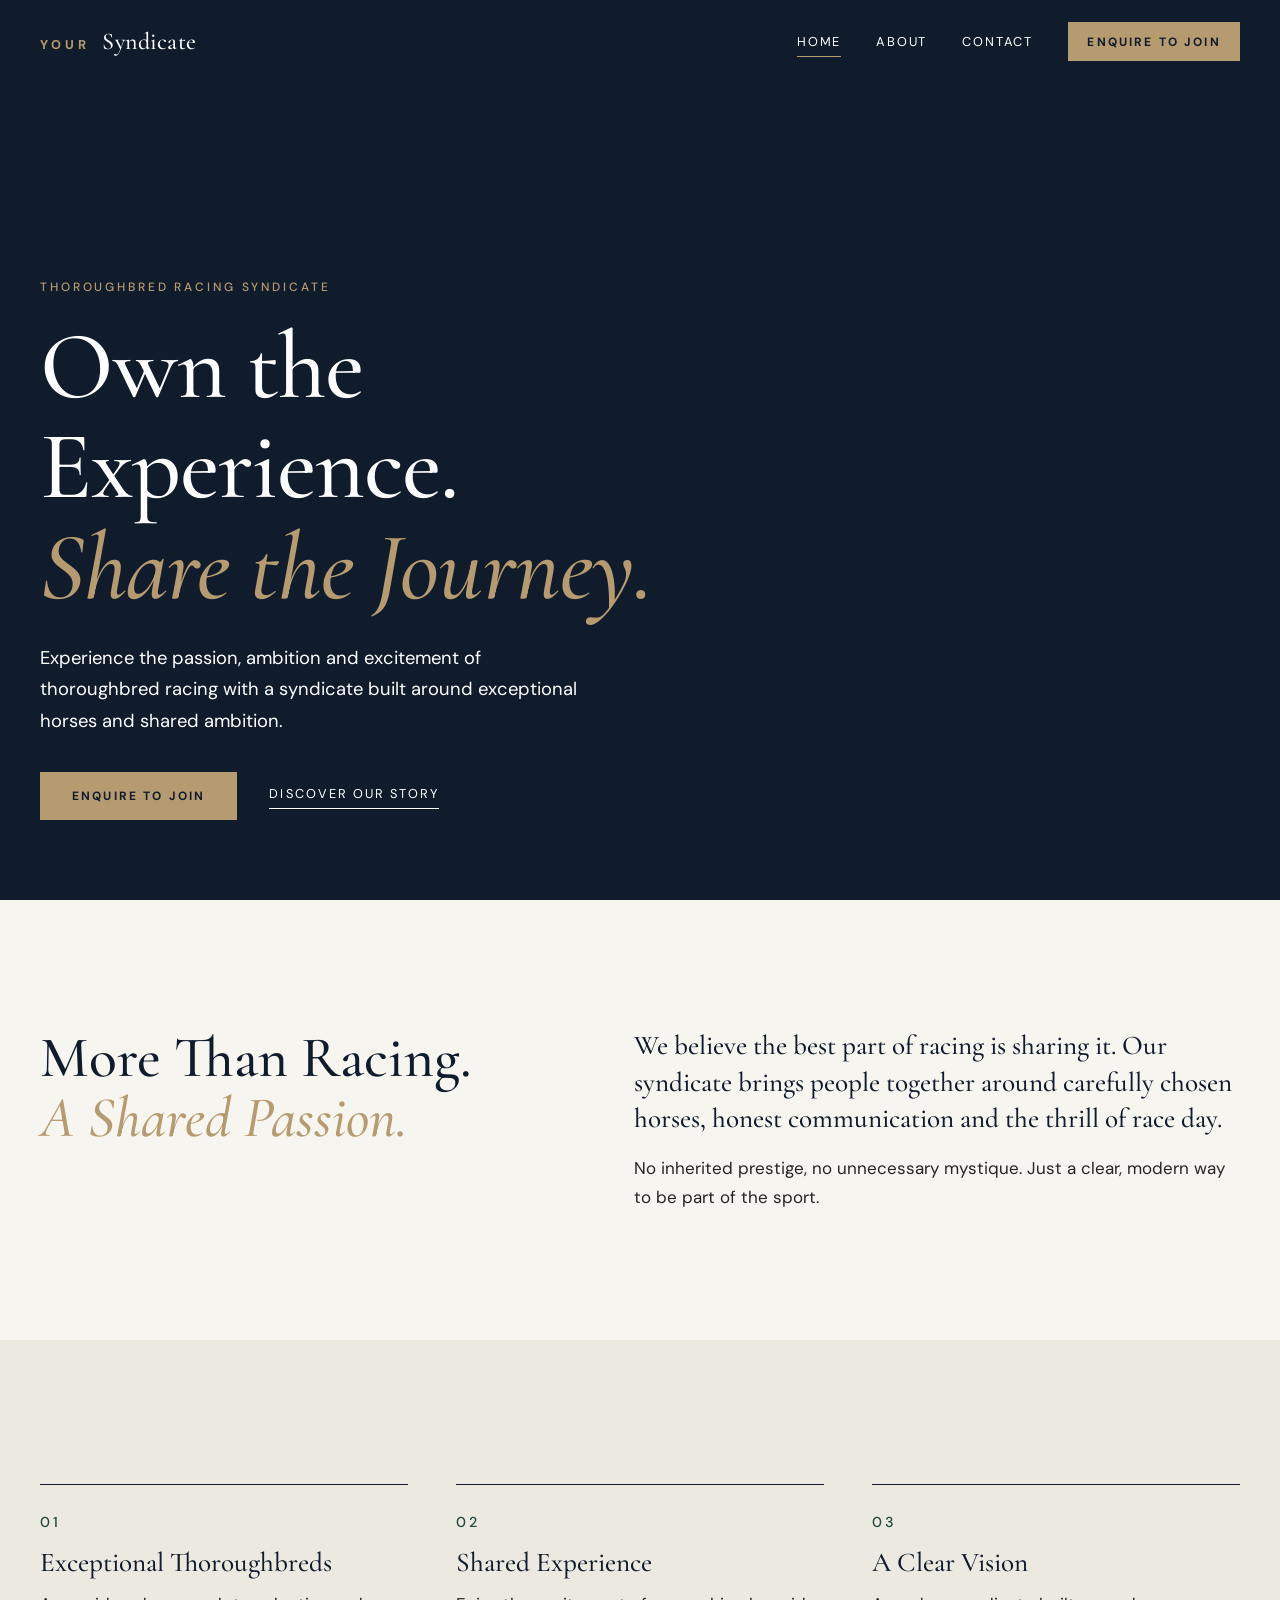
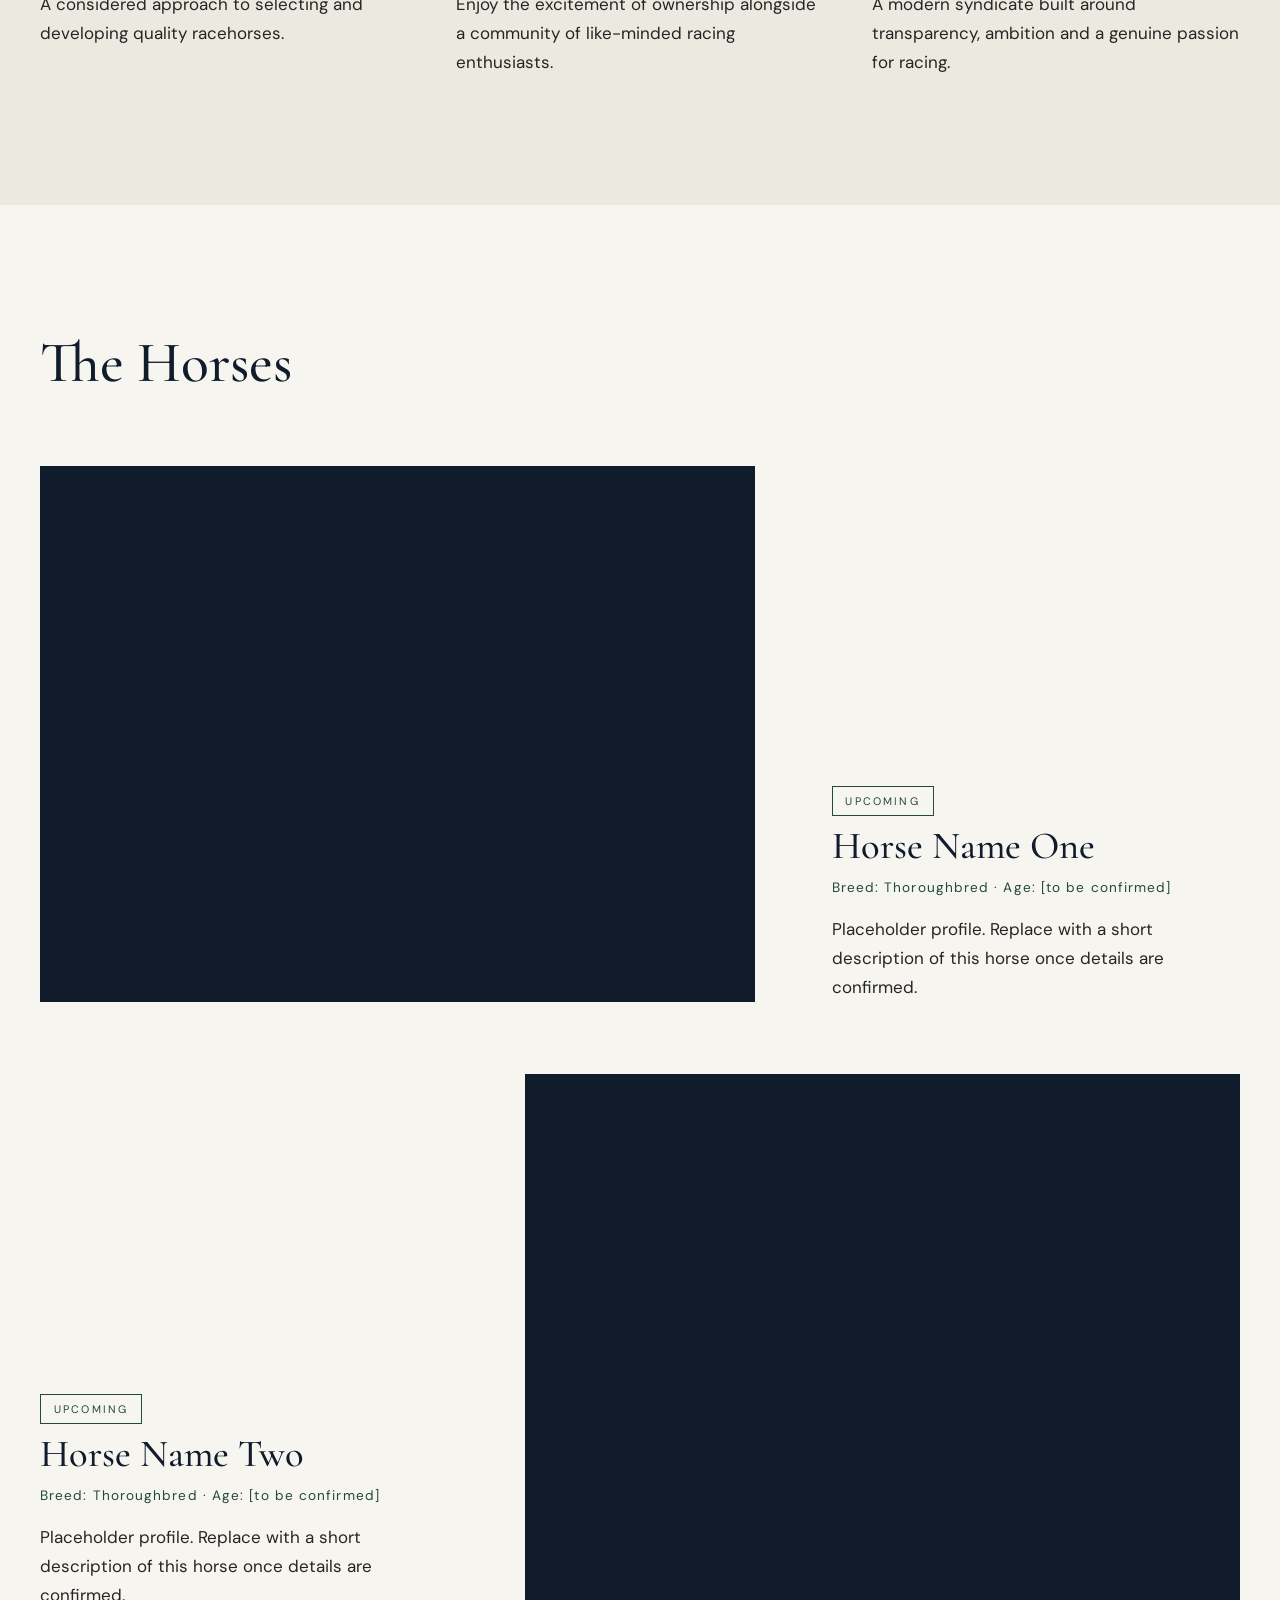
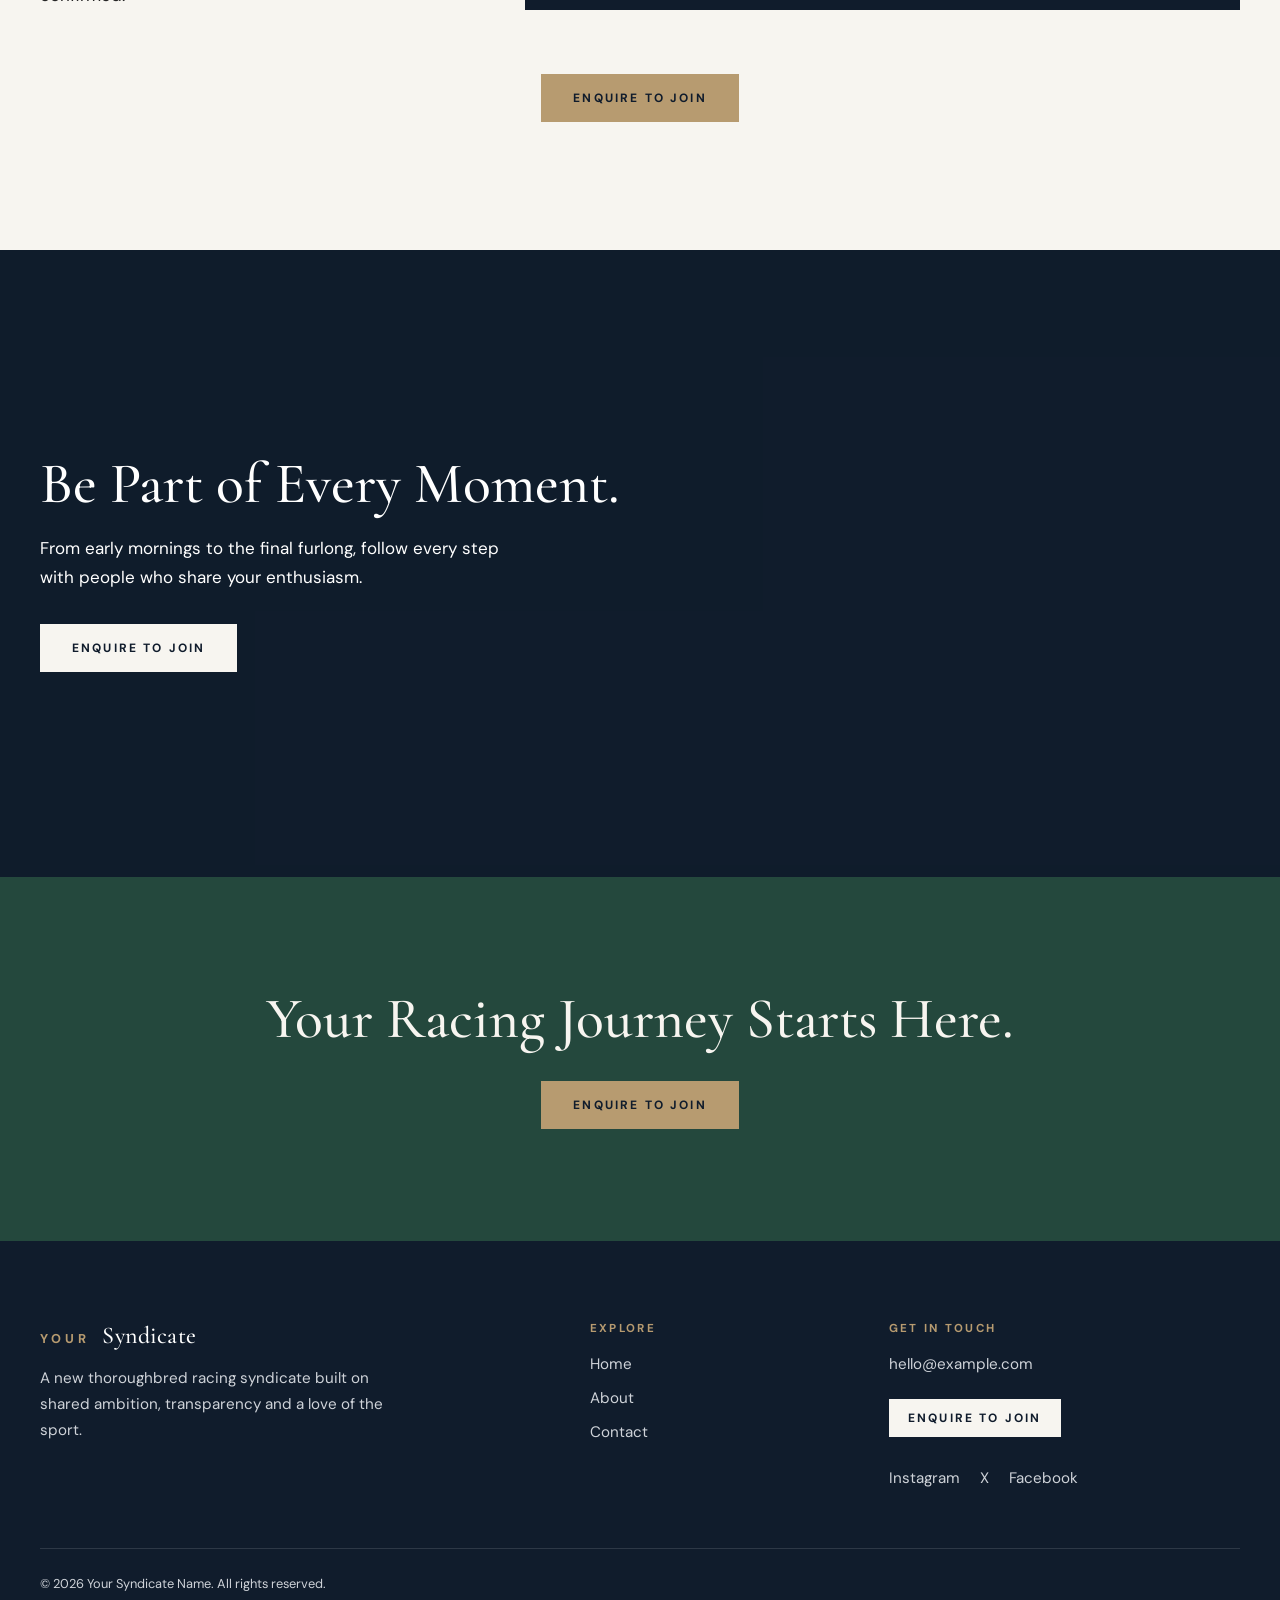
==== index.html @ 6bbbff91 "Initial website upload" ====
<!DOCTYPE html>
<html lang="en-GB"><head><meta charset="utf-8"><meta name="viewport" content="width=device-width,initial-scale=1">
<title>Premium Thoroughbred Racing Syndicate | Your Syndicate Name</title><meta name="description" content="Share in the passion and excitement of thoroughbred racing with a modern syndicate built around exceptional horses.">
<link rel="canonical" href="https://www.example.com/index.html">
<meta property="og:type" content="website"><meta property="og:title" content="Premium Thoroughbred Racing Syndicate | Your Syndicate Name"><meta property="og:description" content="Share in the passion and excitement of thoroughbred racing with a modern syndicate built around exceptional horses."><meta property="og:image" content="https://www.example.com/assets/images/hero-gallop.jpg"><meta property="og:url" content="https://www.example.com/index.html">
<link rel="icon" href="assets/icons/favicon.svg" type="image/svg+xml">
<link rel="preconnect" href="https://fonts.googleapis.com"><link rel="preconnect" href="https://fonts.gstatic.com" crossorigin>
<link href="https://fonts.googleapis.com/css2?family=Cormorant+Garamond:ital,wght@0,400;0,500;0,600;1,400&family=DM+Sans:wght@400;500;700&display=swap" rel="stylesheet">
<link rel="stylesheet" href="css/style.css"><link rel="stylesheet" href="css/responsive.css"></head><body>
<a class="skip" href="#main">Skip to content</a><header class="site-header" id="header"><div class="wrap bar">
<a class="logo" href="index.html" aria-label="Your Syndicate Name – home"><span>YOUR</span> Syndicate</a>
<button class="burger" id="burger" aria-expanded="false" aria-controls="nav" aria-label="Menu"><i></i><i></i></button>
<nav id="nav" aria-label="Main"><a href="index.html" aria-current="page">Home</a><a href="about.html">About</a><a href="contact.html">Contact</a>
<a class="btn btn-sm" href="contact.html#enquiry">Enquire to Join</a></nav></div></header>
<main id="main"><section class="hero"><figure class="ph bg"><img src="assets/images/hero-gallop.jpg" alt="Thoroughbreds galloping on a racecourse" width="1920" height="1080" onerror="this.remove()"></figure>
<div class="wrap"><div class="hero-copy"><p class="eyebrow">Thoroughbred Racing Syndicate</p><h1>Own the Experience.<br><em>Share the Journey.</em></h1>
<p class="lead">Experience the passion, ambition and excitement of thoroughbred racing with a syndicate built around exceptional horses and shared ambition.</p>
<div class="actions"><a class="btn" href="contact.html#enquiry">Enquire to Join</a><a class="link" href="about.html">Discover our story</a></div></div></div></section>
<section class="section"><div class="wrap split"><h2 class="reveal">More Than Racing.<br><em>A Shared Passion.</em></h2>
<div class="reveal"><p class="big">We believe the best part of racing is sharing it. Our syndicate brings people together around carefully chosen horses, honest communication and the thrill of race day.</p>
<p>No inherited prestige, no unnecessary mystique. Just a clear, modern way to be part of the sport.</p></div></div></section>
<section class="section tint"><div class="wrap"><ol class="features">
<li class="reveal"><b>01</b><h3>Exceptional Thoroughbreds</h3><p>A considered approach to selecting and developing quality racehorses.</p></li>
<li class="reveal"><b>02</b><h3>Shared Experience</h3><p>Enjoy the excitement of ownership alongside a community of like-minded racing enthusiasts.</p></li>
<li class="reveal"><b>03</b><h3>A Clear Vision</h3><p>A modern syndicate built around transparency, ambition and a genuine passion for racing.</p></li></ol></div></section>
<section class="section"><div class="wrap"><h2 class="reveal">The Horses</h2><article class="horse reveal"><figure class="ph"><img src="assets/images/horse-portrait.jpg" alt="Close-up portrait of a thoroughbred racehorse" width="1200" height="900" loading="lazy" onerror="this.remove()"></figure><div><span class="badge">Upcoming</span>
<h3>Horse Name One</h3><p class="meta">Breed: Thoroughbred &middot; Age: [to be confirmed]</p><p>Placeholder profile. Replace with a short description of this horse once details are confirmed.</p></div></article><article class="horse rev reveal"><figure class="ph"><img src="assets/images/horse-stable.jpg" alt="Thoroughbred in a stable" width="1200" height="900" loading="lazy" onerror="this.remove()"></figure><div><span class="badge">Upcoming</span>
<h3>Horse Name Two</h3><p class="meta">Breed: Thoroughbred &middot; Age: [to be confirmed]</p><p>Placeholder profile. Replace with a short description of this horse once details are confirmed.</p></div></article>
<p class="center reveal"><a class="btn" href="contact.html#enquiry">Enquire to Join</a></p></div></section>
<section class="statement"><figure class="ph bg"><img src="assets/images/racecourse-atmosphere.jpg" alt="Racecourse atmosphere on race day" width="1920" height="1080" loading="lazy" onerror="this.remove()"></figure><div class="wrap reveal"><h2>Be Part of Every Moment.</h2>
<p>From early mornings to the final furlong, follow every step with people who share your enthusiasm.</p><a class="btn btn-light" href="contact.html#enquiry">Enquire to Join</a></div></section>
<section class="cta reveal"><div class="wrap"><h2>Your Racing Journey Starts Here.</h2><a class="btn" href="contact.html#enquiry">Enquire to Join</a></div></section></main><footer class="footer"><div class="wrap fgrid"><div><a class="logo" href="index.html"><span>YOUR</span> Syndicate</a>
<p>A new thoroughbred racing syndicate built on shared ambition, transparency and a love of the sport.</p></div>
<div><h3>Explore</h3><a href="index.html">Home</a><a href="about.html">About</a><a href="contact.html">Contact</a></div>
<div><h3>Get in touch</h3><a href="mailto:hello@example.com">hello@example.com</a><a class="btn btn-sm btn-light" href="contact.html#enquiry">Enquire to Join</a>
<p class="soc"><a href="#" aria-label="Instagram">Instagram</a> <a href="#" aria-label="X">X</a> <a href="#" aria-label="Facebook">Facebook</a></p></div></div>
<div class="wrap legal">&copy; <span id="year">2026</span> Your Syndicate Name. All rights reserved.</div></footer>
<script src="js/main.js"></script></body></html>
---- css/style.css ----
:root{--navy:#101C2C;--ivory:#F7F5F0;--green:#24483D;--stone:#D8D4CB;--char:#252525;--gold:#B79B70;--serif:"Cormorant Garamond",Georgia,serif;--sans:"DM Sans",system-ui,sans-serif}
*{box-sizing:border-box;margin:0}html{scroll-behavior:smooth}
body{font:400 1.0625rem/1.7 var(--sans);color:var(--char);background:var(--ivory);overflow-x:hidden}
img{display:block;max-width:100%;height:100%;width:100%;object-fit:cover}a{color:inherit}
.skip{position:absolute;left:-999px}.skip:focus{left:8px;top:8px;background:#fff;padding:8px;z-index:99}
.wrap{width:min(1200px,100% - 3rem);margin-inline:auto}
h1,h2,h3{font-family:var(--serif);font-weight:500;line-height:1.05;color:var(--navy)}
h1{font-size:clamp(2.8rem,7.5vw,6rem);letter-spacing:-.01em}h2{font-size:clamp(2.1rem,4.5vw,3.6rem)}h3{font-size:1.7rem}em{font-style:italic;color:var(--gold)}
.eyebrow{font-size:.75rem;letter-spacing:.24em;text-transform:uppercase;color:var(--gold);margin-bottom:1.2rem;font-weight:500}.eyebrow.dark{color:var(--green)}
.lead{font-size:1.15rem;max-width:34rem;margin-top:1.5rem}.big{font:500 1.7rem/1.35 var(--serif);color:var(--navy);margin-bottom:1rem}
.btn{display:inline-block;background:var(--gold);color:var(--navy);padding:1rem 2rem;font:700 .75rem var(--sans);letter-spacing:.18em;text-transform:uppercase;text-decoration:none;border:0;cursor:pointer;transition:background .3s,color .3s;min-height:48px}
.btn:hover,.btn:focus-visible{background:var(--navy);color:var(--ivory)}.btn-light{background:var(--ivory)}.btn-light:hover{background:var(--gold);color:var(--navy)}.btn-sm{padding:.7rem 1.2rem;min-height:0}
.link{font-size:.8rem;letter-spacing:.16em;text-transform:uppercase;text-decoration:none;border-bottom:1px solid currentColor;padding-bottom:3px}
.site-header{position:fixed;inset:0 0 auto;z-index:20;color:#fff;transition:background .4s,padding .4s;padding:1.4rem 0}
.site-header.scrolled{background:var(--navy);padding:.7rem 0}
.bar{display:flex;align-items:center;justify-content:space-between}
.logo{font:500 1.5rem var(--serif);text-decoration:none;letter-spacing:.02em}.logo span{letter-spacing:.3em;font:700 .8rem var(--sans);margin-right:.4rem;color:var(--gold)}
nav{display:flex;align-items:center;gap:2.2rem}nav>a:not(.btn){font-size:.8rem;letter-spacing:.14em;text-transform:uppercase;text-decoration:none;position:relative;padding:.3rem 0}
nav>a:not(.btn)::after{content:"";position:absolute;left:0;bottom:0;height:1px;width:100%;background:var(--gold);transform:scaleX(0);transform-origin:left;transition:transform .3s}
nav>a:hover::after,nav>a[aria-current]::after{transform:scaleX(1)}.burger{display:none}
.ph{background:var(--navy);overflow:hidden}.ph.bg{position:absolute;inset:0}
.hero{position:relative;min-height:100svh;display:flex;align-items:flex-end;color:#fff;padding:9rem 0 5rem}.hero-sm{min-height:70svh}
.hero::before{content:"";position:absolute;inset:0;z-index:1;background:linear-gradient(90deg,rgba(16,28,44,.88),rgba(16,28,44,.25) 70%),linear-gradient(0deg,rgba(16,28,44,.6),transparent 50%)}
.hero .wrap{position:relative;z-index:2}.hero h1{color:#fff}.hero-copy{max-width:46rem}.actions{display:flex;flex-wrap:wrap;align-items:center;gap:2rem;margin-top:2.2rem}
.section{padding:clamp(4.5rem,10vw,8rem) 0}.tint{background:#ECE9E1}.page-top{padding-top:9rem}.center{text-align:center;margin-top:4rem}
.split{display:grid;grid-template-columns:5fr 6fr;gap:clamp(2rem,7vw,7rem);align-items:start}.split p+p{margin-top:1rem}
.features{list-style:none;padding:0;display:grid;grid-template-columns:repeat(3,1fr);gap:3rem;margin-top:1rem}
.features li{border-top:1px solid var(--navy);padding-top:1.4rem}.features b{font:500 .9rem var(--sans);color:var(--green);letter-spacing:.2em}.features h3{margin:.8rem 0}
.list{list-style:none;padding:0;font:500 1.6rem/1.2 var(--serif)}.list li{padding:1rem 0;border-bottom:1px solid var(--stone);color:var(--navy)}
.horse{display:grid;grid-template-columns:7fr 4fr;gap:clamp(2rem,6vw,6rem);align-items:end;margin-top:4.5rem}.horse.rev{grid-template-columns:4fr 7fr}.horse.rev .ph{order:2}
.horse .ph{aspect-ratio:4/3}.horse h3{font-size:2.4rem;margin:.6rem 0}.meta{font-size:.85rem;letter-spacing:.08em;color:var(--green);margin-bottom:1rem}
.badge{display:inline-block;border:1px solid var(--green);color:var(--green);font-size:.68rem;letter-spacing:.2em;text-transform:uppercase;padding:.3rem .8rem}
.statement{position:relative;color:#fff;padding:clamp(7rem,16vw,13rem) 0;overflow:hidden;background:var(--navy)}.statement::before{content:"";position:absolute;inset:0;background:rgba(16,28,44,.72);z-index:1}
.statement .wrap{position:relative;z-index:2;max-width:46rem;margin-left:max(1.5rem,(100% - 1200px)/2)}.statement h2{color:#fff;margin-bottom:1.2rem}.statement p{margin-bottom:2rem;max-width:30rem}
.cta{background:var(--green);text-align:center;padding:clamp(4.5rem,9vw,7rem) 0}.cta h2{color:var(--ivory);margin-bottom:2rem}
.footer{background:var(--navy);color:#cfd3d9;padding:5rem 0 2rem;font-size:.95rem}.footer .logo{color:#fff}.fgrid{display:grid;grid-template-columns:2fr 1fr 1.4fr;gap:3rem}
.footer h3{font:700 .72rem var(--sans);letter-spacing:.2em;text-transform:uppercase;color:var(--gold);margin-bottom:1rem}.fgrid a{display:block;text-decoration:none;margin-bottom:.5rem}.fgrid a:hover{color:#fff}
.fgrid .btn{display:inline-block;margin:.8rem 0}.fgrid p{margin-top:1rem;max-width:22rem}.soc a{display:inline;margin-right:1rem}.legal{margin-top:3.5rem;padding-top:1.5rem;border-top:1px solid rgba(255,255,255,.12);font-size:.8rem}
.field{margin-bottom:1.6rem}label{display:block;font-size:.75rem;letter-spacing:.14em;text-transform:uppercase;margin-bottom:.4rem}label span{color:var(--gold)}
input{width:100%;font:inherit;padding:.9rem 0;background:transparent;border:0;border-bottom:1px solid var(--navy);border-radius:0;color:var(--char)}input:focus{outline:0;border-bottom:2px solid var(--green)}
input[aria-invalid=true]{border-color:#9b2c2c}.err{color:#9b2c2c;font-size:.85rem;min-height:1.2rem}.hp{position:absolute;left:-9999px}
.status{margin-top:1.2rem;font-weight:500}.status.ok{color:var(--green);font:500 1.5rem var(--serif)}.status.bad{color:#9b2c2c}.privacy{font-size:.8rem;margin-top:1.2rem;color:#5a5a5a}
.btn[disabled]{opacity:.6;cursor:wait}
.reveal{opacity:0;transform:translateY(24px);transition:opacity .9s ease,transform .9s ease}.reveal.in{opacity:1;transform:none}
:focus-visible{outline:2px solid var(--gold);outline-offset:3px}
@media(prefers-reduced-motion:reduce){html{scroll-behavior:auto}*{transition:none!important}.reveal{opacity:1;transform:none}}
---- css/responsive.css ----
@media(max-width:900px){
.split,.horse,.horse.rev,.fgrid{grid-template-columns:1fr}.horse.rev .ph{order:0}.features{grid-template-columns:1fr;gap:2rem}
.burger{display:block;background:none;border:0;width:44px;height:44px;cursor:pointer;position:relative;z-index:30}
.burger i{position:absolute;left:10px;right:10px;height:2px;background:#fff;transition:transform .3s}.burger i:first-child{top:17px}.burger i:last-child{top:25px}
.burger[aria-expanded=true] i:first-child{transform:translateY(4px) rotate(45deg)}.burger[aria-expanded=true] i:last-child{transform:translateY(-4px) rotate(-45deg)}
nav{position:fixed;inset:0 0 0 auto;width:min(80vw,320px);background:var(--navy);flex-direction:column;align-items:flex-start;justify-content:center;padding:2rem;gap:1.6rem;transform:translateX(100%);transition:transform .4s,visibility .4s;visibility:hidden}
nav.open{transform:none;visibility:visible}nav>a:not(.btn){font-size:1rem}
.hero{padding-bottom:3.5rem}.hero::before{background:linear-gradient(0deg,rgba(16,28,44,.9),rgba(16,28,44,.35))}.statement .wrap{margin-inline:auto}}
@media(max-width:480px){.wrap{width:calc(100% - 2.4rem)}.actions{gap:1.2rem}.hero .btn,.cta .btn,.statement .btn,#submit{width:100%;text-align:center}.big{font-size:1.4rem}.site-header .logo span{display:none}}
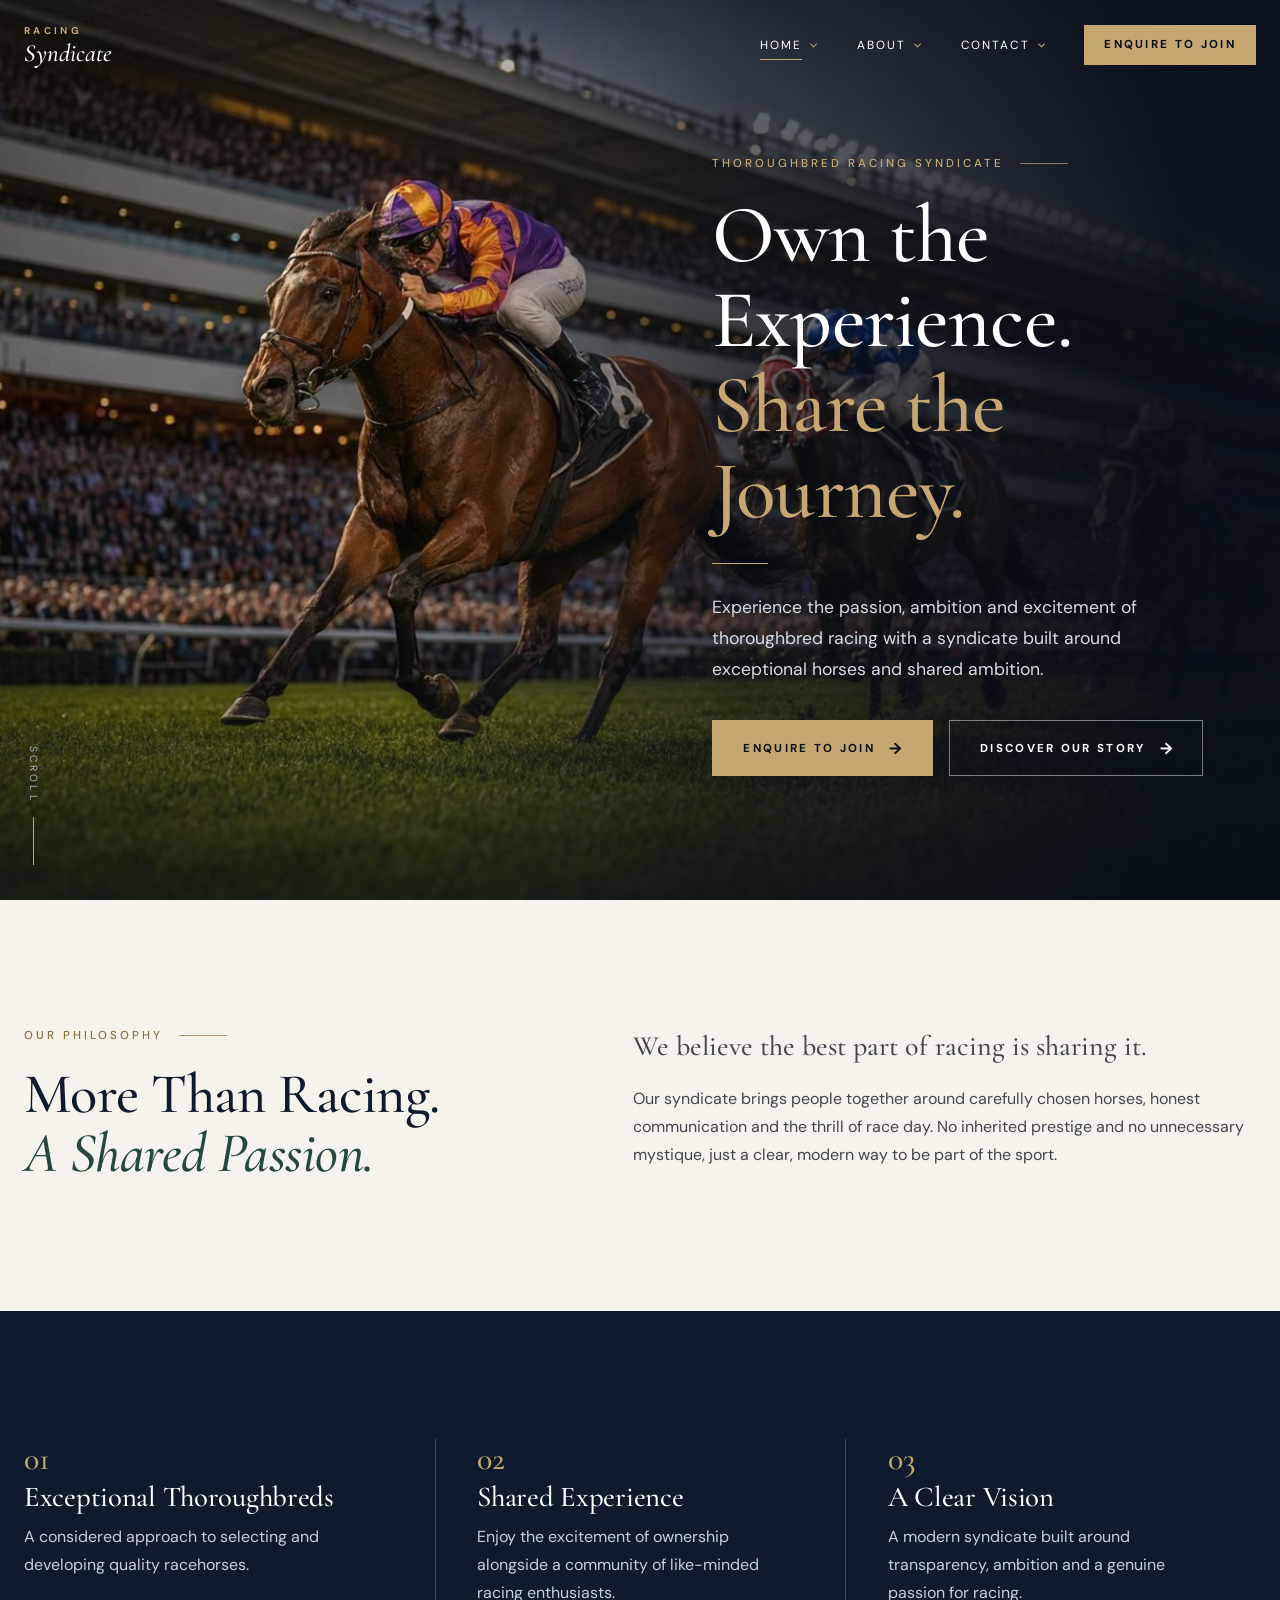
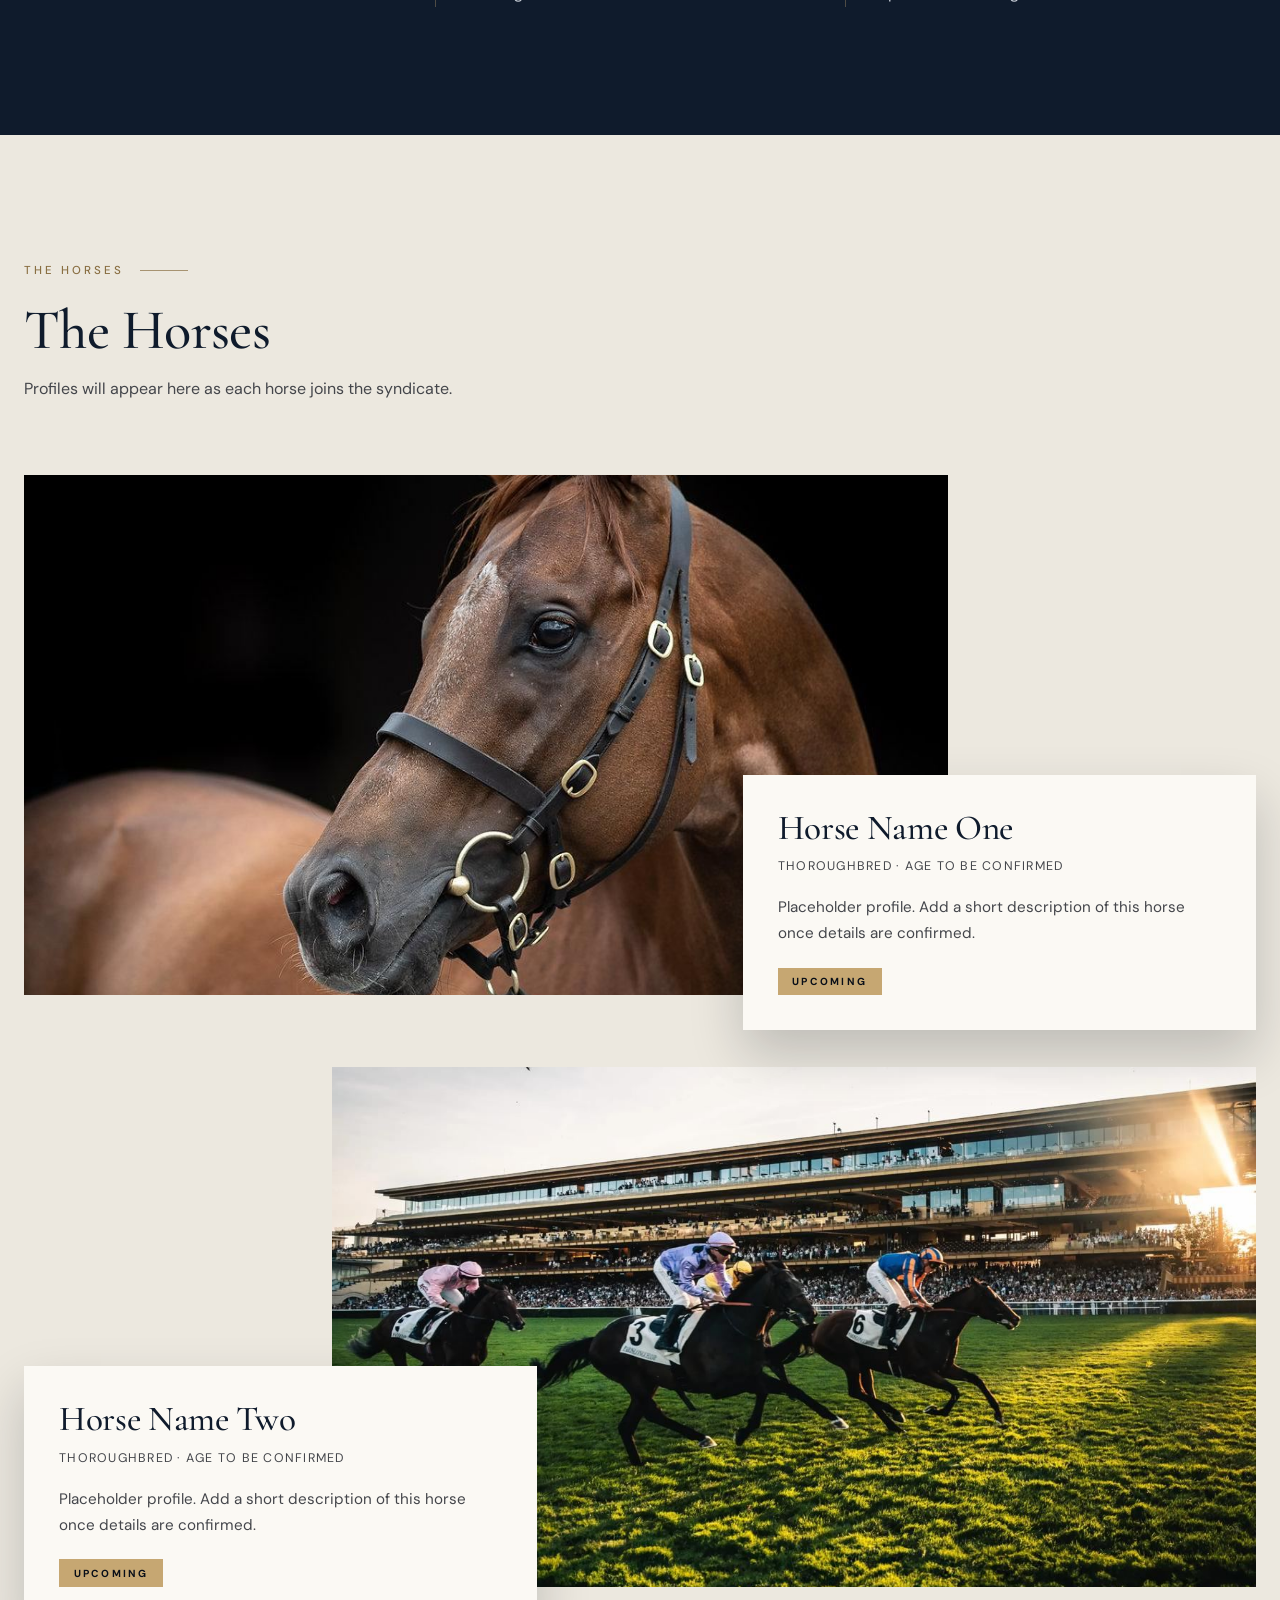
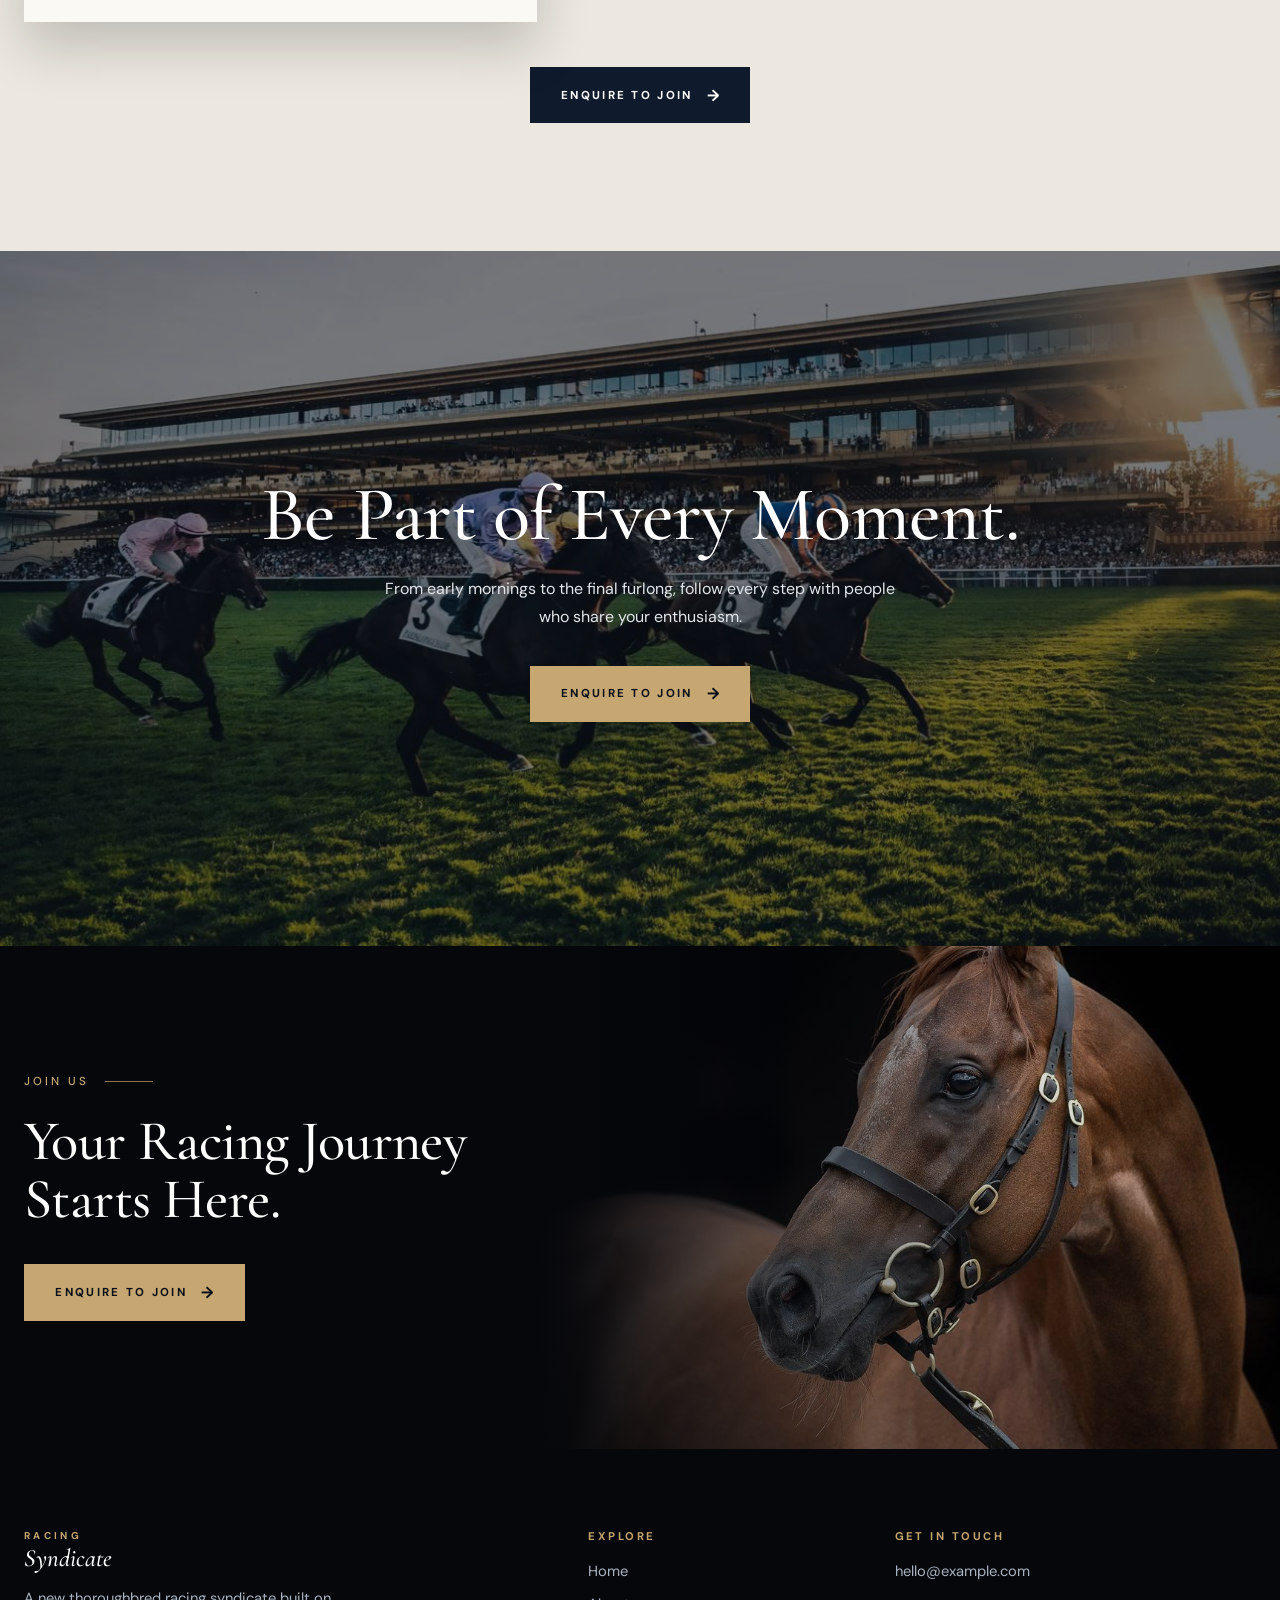
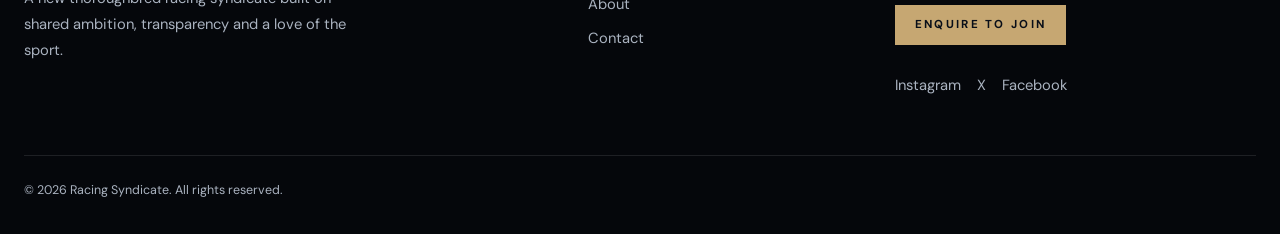
==== commit 17efd275: "Replace with Racing Syndicate website" ====
--- a/index.html
+++ b/index.html
@@ -1,38 +1,42 @@
-<!DOCTYPE html>
-<html lang="en-GB"><head><meta charset="utf-8"><meta name="viewport" content="width=device-width,initial-scale=1">
-<title>Premium Thoroughbred Racing Syndicate | Your Syndicate Name</title><meta name="description" content="Share in the passion and excitement of thoroughbred racing with a modern syndicate built around exceptional horses.">
-<link rel="canonical" href="https://www.example.com/index.html">
-<meta property="og:type" content="website"><meta property="og:title" content="Premium Thoroughbred Racing Syndicate | Your Syndicate Name"><meta property="og:description" content="Share in the passion and excitement of thoroughbred racing with a modern syndicate built around exceptional horses."><meta property="og:image" content="https://www.example.com/assets/images/hero-gallop.jpg"><meta property="og:url" content="https://www.example.com/index.html">
-<link rel="icon" href="assets/icons/favicon.svg" type="image/svg+xml">
+<!DOCTYPE html><html lang="en-GB"><head><meta charset="utf-8"><meta name="viewport" content="width=device-width, initial-scale=1, viewport-fit=cover"><title>Premium Thoroughbred Racing Syndicate</title>
+<meta name="description" content="Share in the passion and excitement of thoroughbred racing with a modern syndicate.">
 <link rel="preconnect" href="https://fonts.googleapis.com"><link rel="preconnect" href="https://fonts.gstatic.com" crossorigin>
 <link href="https://fonts.googleapis.com/css2?family=Cormorant+Garamond:ital,wght@0,400;0,500;0,600;1,400&family=DM+Sans:wght@400;500;700&display=swap" rel="stylesheet">
-<link rel="stylesheet" href="css/style.css"><link rel="stylesheet" href="css/responsive.css"></head><body>
-<a class="skip" href="#main">Skip to content</a><header class="site-header" id="header"><div class="wrap bar">
-<a class="logo" href="index.html" aria-label="Your Syndicate Name – home"><span>YOUR</span> Syndicate</a>
-<button class="burger" id="burger" aria-expanded="false" aria-controls="nav" aria-label="Menu"><i></i><i></i></button>
-<nav id="nav" aria-label="Main"><a href="index.html" aria-current="page">Home</a><a href="about.html">About</a><a href="contact.html">Contact</a>
-<a class="btn btn-sm" href="contact.html#enquiry">Enquire to Join</a></nav></div></header>
-<main id="main"><section class="hero"><figure class="ph bg"><img src="assets/images/hero-gallop.jpg" alt="Thoroughbreds galloping on a racecourse" width="1920" height="1080" onerror="this.remove()"></figure>
-<div class="wrap"><div class="hero-copy"><p class="eyebrow">Thoroughbred Racing Syndicate</p><h1>Own the Experience.<br><em>Share the Journey.</em></h1>
-<p class="lead">Experience the passion, ambition and excitement of thoroughbred racing with a syndicate built around exceptional horses and shared ambition.</p>
-<div class="actions"><a class="btn" href="contact.html#enquiry">Enquire to Join</a><a class="link" href="about.html">Discover our story</a></div></div></div></section>
-<section class="section"><div class="wrap split"><h2 class="reveal">More Than Racing.<br><em>A Shared Passion.</em></h2>
-<div class="reveal"><p class="big">We believe the best part of racing is sharing it. Our syndicate brings people together around carefully chosen horses, honest communication and the thrill of race day.</p>
-<p>No inherited prestige, no unnecessary mystique. Just a clear, modern way to be part of the sport.</p></div></div></section>
-<section class="section tint"><div class="wrap"><ol class="features">
-<li class="reveal"><b>01</b><h3>Exceptional Thoroughbreds</h3><p>A considered approach to selecting and developing quality racehorses.</p></li>
-<li class="reveal"><b>02</b><h3>Shared Experience</h3><p>Enjoy the excitement of ownership alongside a community of like-minded racing enthusiasts.</p></li>
-<li class="reveal"><b>03</b><h3>A Clear Vision</h3><p>A modern syndicate built around transparency, ambition and a genuine passion for racing.</p></li></ol></div></section>
-<section class="section"><div class="wrap"><h2 class="reveal">The Horses</h2><article class="horse reveal"><figure class="ph"><img src="assets/images/horse-portrait.jpg" alt="Close-up portrait of a thoroughbred racehorse" width="1200" height="900" loading="lazy" onerror="this.remove()"></figure><div><span class="badge">Upcoming</span>
-<h3>Horse Name One</h3><p class="meta">Breed: Thoroughbred &middot; Age: [to be confirmed]</p><p>Placeholder profile. Replace with a short description of this horse once details are confirmed.</p></div></article><article class="horse rev reveal"><figure class="ph"><img src="assets/images/horse-stable.jpg" alt="Thoroughbred in a stable" width="1200" height="900" loading="lazy" onerror="this.remove()"></figure><div><span class="badge">Upcoming</span>
-<h3>Horse Name Two</h3><p class="meta">Breed: Thoroughbred &middot; Age: [to be confirmed]</p><p>Placeholder profile. Replace with a short description of this horse once details are confirmed.</p></div></article>
-<p class="center reveal"><a class="btn" href="contact.html#enquiry">Enquire to Join</a></p></div></section>
-<section class="statement"><figure class="ph bg"><img src="assets/images/racecourse-atmosphere.jpg" alt="Racecourse atmosphere on race day" width="1920" height="1080" loading="lazy" onerror="this.remove()"></figure><div class="wrap reveal"><h2>Be Part of Every Moment.</h2>
-<p>From early mornings to the final furlong, follow every step with people who share your enthusiasm.</p><a class="btn btn-light" href="contact.html#enquiry">Enquire to Join</a></div></section>
-<section class="cta reveal"><div class="wrap"><h2>Your Racing Journey Starts Here.</h2><a class="btn" href="contact.html#enquiry">Enquire to Join</a></div></section></main><footer class="footer"><div class="wrap fgrid"><div><a class="logo" href="index.html"><span>YOUR</span> Syndicate</a>
-<p>A new thoroughbred racing syndicate built on shared ambition, transparency and a love of the sport.</p></div>
-<div><h3>Explore</h3><a href="index.html">Home</a><a href="about.html">About</a><a href="contact.html">Contact</a></div>
-<div><h3>Get in touch</h3><a href="mailto:hello@example.com">hello@example.com</a><a class="btn btn-sm btn-light" href="contact.html#enquiry">Enquire to Join</a>
-<p class="soc"><a href="#" aria-label="Instagram">Instagram</a> <a href="#" aria-label="X">X</a> <a href="#" aria-label="Facebook">Facebook</a></p></div></div>
-<div class="wrap legal">&copy; <span id="year">2026</span> Your Syndicate Name. All rights reserved.</div></footer>
-<script src="js/main.js"></script></body></html>+<link rel="icon" href="assets/icons/favicon.svg" type="image/svg+xml"><link rel="stylesheet" href="css/style.css"><link rel="stylesheet" href="css/images.css"></head><body><a class="skip" href="#main">Skip to content</a><header class="site-header" id="header"><div class="wrap bar"><a class="logo" href="#home" aria-label="Racing Syndicate, home"><span>Racing</span>Syndicate</a>
+<button class="burger" id="burger" aria-expanded="false" aria-controls="nav" aria-label="Menu"><i></i><i></i></button><nav id="nav" aria-label="Main"><div class="dd"><a href="#home">Home</a><div class="sub"><a href="#home">Cinematic</a><a href="#home-2">Editorial</a><a href="#home-3">Full-Bleed</a></div></div><div class="dd"><a href="#about">About</a><div class="sub"><a href="#about">Story</a><a href="#about-2">Timeline</a><a href="#about-3">Magazine</a></div></div><div class="dd"><a href="#contact">Contact</a><div class="sub"><a href="#contact">Classic</a><a href="#contact-2">Split Screen</a><a href="#contact-3">Minimal</a></div></div><a class="btn sm" href="#contact">Enquire to Join</a></nav></div></header><main id="main"><div class="view" id="v-home"><section class="hero"><div class="bg p1"></div><div class="wrap"><div class="hc"><p class="eb">Thoroughbred Racing Syndicate</p>
+<h1>Own the Experience.<br><em>Share the Journey.</em></h1><div class="rule"></div><p class="l">Experience the passion, ambition and excitement of thoroughbred racing with a syndicate built around exceptional horses and shared ambition.</p>
+<div class="act"><a class="btn" href="#contact">Enquire to Join</a><a class="btn gh" href="#about">Discover Our Story</a></div></div></div><span class="cue">Scroll</span></section>
+<section class="s lt"><div class="wrap g2"><div class="reveal"><p class="eb">Our Philosophy</p><h2>More Than Racing.<br><em>A Shared Passion.</em></h2></div><div class="reveal"><p class="lead">We believe the best part of racing is sharing it.</p><p>Our syndicate brings people together around carefully chosen horses, honest communication and the thrill of race day. No inherited prestige and no unnecessary mystique, just a clear, modern way to be part of the sport.</p></div></div></section>
+<section class="s dk"><div class="wrap"><ol class="cols reveal" style="margin-top:0"><li><b>01</b><h3>Exceptional Thoroughbreds</h3><p>A considered approach to selecting and developing quality racehorses.</p></li><li><b>02</b><h3>Shared Experience</h3><p>Enjoy the excitement of ownership alongside a community of like-minded racing enthusiasts.</p></li><li><b>03</b><h3>A Clear Vision</h3><p>A modern syndicate built around transparency, ambition and a genuine passion for racing.</p></li></ol></div></section>
+<section class="s st"><div class="wrap"><div class="reveal"><p class="eb">The Horses</p><h2>The Horses</h2><p class="sh">Profiles will appear here as each horse joins the syndicate.</p></div>
+<article class="hz reveal"><figure class="ph" role="img" aria-label="Close-up portrait of a chestnut thoroughbred"><i class="p3" style="background-position:50% 40%"></i></figure><div class="cd"><h3>Horse Name One</h3><p class="mt">Thoroughbred · Age to be confirmed</p><p>Placeholder profile. Add a short description of this horse once details are confirmed.</p><span class="bd">Upcoming</span></div></article><article class="hz rv reveal"><figure class="ph" role="img" aria-label="Thoroughbreds racing in evening sunlight"><i class="p2" style="background-position:20% 60%"></i></figure><div class="cd"><h3>Horse Name Two</h3><p class="mt">Thoroughbred · Age to be confirmed</p><p>Placeholder profile. Add a short description of this horse once details are confirmed.</p><span class="bd">Upcoming</span></div></article>
+<p class="cen reveal"><a class="btn" href="#contact" style="background:var(--navy);border-color:var(--navy);color:#fff">Enquire to Join</a></p></div></section>
+<section class="stm"><div class="bg p2"></div><div class="wrap reveal"><h2>Be Part of Every Moment.</h2><p>From early mornings to the final furlong, follow every step with people who share your enthusiasm.</p><a class="btn" href="#contact">Enquire to Join</a></div></section>
+<section class="cta"><div class="bg p3"></div><div class="wrap reveal"><p class="eb">Join Us</p><h2>Your Racing Journey Starts Here.</h2><a class="btn" href="#contact">Enquire to Join</a></div></section></div><div class="view" id="v-about"><section class="hero ab"><div class="bg p3"></div><div class="wrap"><div class="hc"><p class="eb">Our Story</p><h1>A Different Perspective on <em>Racehorse Ownership.</em></h1><div class="rule"></div>
+<p class="l">We’re a new syndicate built on passion, ambition and transparency, sharing the excitement of thoroughbred racing.</p></div></div></section>
+<section class="s lt"><div class="wrap g2"><div class="reveal"><p class="eb">Our Story</p><h2>Honest from<br><em>the very start.</em></h2></div><div class="reveal"><p class="lead">We are a new syndicate, and we are happy to say so.</p><p>Our beginning is simple: a shared love of thoroughbred racing and a belief that ownership should be more open, more communicative and more enjoyable. We are building something with care, honesty and ambition.</p><p>[Replace with the syndicate’s own story once confirmed.]</p></div></div></section>
+<section class="s dk"><div class="wrap g2"><div class="reveal"><p class="eb">Our Mission</p><h2>Built Around the Horse.<br><em>Driven by the Experience.</em></h2></div><div class="reveal"><ul class="ol"><li>Thoughtful horse selection</li><li>Responsible ownership</li><li>Transparent communication</li><li>Memorable racing experiences</li><li>A passionate ownership community</li></ul></div></div></section>
+<section class="s ik"><div class="wrap"><p class="eb reveal">Our Approach</p><h2 class="reveal" style="margin-bottom:3rem">Three steps, one shared journey.</h2></div><div style="padding-bottom:1rem"><div class="wrap"><ol class="cols reveal" style="margin-top:0"><li><b>01</b><h3>Selection</h3><p>Identifying promising thoroughbreds with a considered approach.</p></li><li><b>02</b><h3>Development</h3><p>Following each horse’s preparation and progress.</p></li><li><b>03</b><h3>Experience</h3><p>Sharing the excitement and journey with syndicate members.</p></li></ol></div></div></section>
+<section class="s st"><div class="wrap"><div class="reveal"><p class="eb">Upcoming Horses</p><h2>Meet the horses.</h2></div><article class="hz reveal"><figure class="ph" role="img" aria-label="Thoroughbred galloping clear in front of a packed grandstand"><i class="p1" style="background-position:20% 50%"></i></figure><div class="cd"><h3>Horse Name Three</h3><p class="mt">Thoroughbred · Age to be confirmed</p><p>Placeholder profile. Add a short description of this horse once details are confirmed.</p><span class="bd">Upcoming</span></div></article><article class="hz rv reveal"><figure class="ph" role="img" aria-label="Portrait of a thoroughbred in a bridle"><i class="p3" style="background-position:60% 30%"></i></figure><div class="cd"><h3>Horse Name Four</h3><p class="mt">Thoroughbred · Age to be confirmed</p><p>Placeholder profile. Add a short description of this horse once details are confirmed.</p><span class="bd">Upcoming</span></div></article></div></section>
+<section class="cta"><div class="bg p3"></div><div class="wrap reveal"><p class="eb">Join Us</p><h2>Interested in Joining Us?</h2><a class="btn" href="#contact">Enquire to Join</a></div></section></div><div class="view" id="v-contact"><section class="ct"><div class="bg p1"></div><div class="wrap g2"><div class="reveal"><p class="eb">Contact</p><h1>Let’s Start a <em>Conversation.</em></h1>
+<p class="lead2">Interested in becoming part of our racing journey? We’d love to hear from you.</p></div>
+<div id="enquiry" class="fp reveal"><form id="form" novalidate><div class="hp" aria-hidden="true"><label>Leave blank<input type="text" name="_honey" tabindex="-1" autocomplete="off"></label></div>
+<div class="field"><label for="name">Full Name <span>*</span></label><input id="name" name="name" autocomplete="name" required aria-describedby="name-err"><p class="err" id="name-err" role="alert"></p></div>
+<div class="field"><label for="email">Email Address <span>*</span></label><input id="email" name="email" type="email" autocomplete="email" required aria-describedby="email-err"><p class="err" id="email-err" role="alert"></p></div>
+<div class="field"><label for="phone">Phone Number <span>*</span></label><input id="phone" name="phone" type="tel" autocomplete="tel" required aria-describedby="phone-err"><p class="err" id="phone-err" role="alert"></p></div>
+<button class="btn" type="submit" id="submit">Submit Enquiry</button><p class="status" id="status" role="status" aria-live="polite"></p><p class="privacy">Your details are used only to respond to your enquiry and are never shared or sold.</p></form></div></div></section></div><div class="view" id="v-home-2"><section class="s lt eh"><div class="wrap g2" style="align-items:center"><div class="reveal"><p class="eb">Thoroughbred Racing Syndicate</p><h1>Own the Experience. <em>Share the Journey.</em></h1><div class="rule"></div><p>Experience the passion, ambition and excitement of thoroughbred racing with a syndicate built around exceptional horses and shared ambition.</p><div class="act"><a class="btn" href="#contact">Enquire to Join</a><a class="btn gh" href="#about">Discover Our Story</a></div></div><div class="fr reveal"><figure class="ph tall" role="img" aria-label="Portrait of a chestnut thoroughbred"><i class="p3" style="background-position:60% 40%"></i></figure></div></div></section>
+<section class="s ik"><div class="wrap strip reveal"><figure class="ph " role="img" aria-label="Thoroughbred galloping clear of the field"><i class="p1" style="background-position:20% 50%"></i></figure><figure class="ph " role="img" aria-label="Racehorses in evening sunlight"><i class="p2" style="background-position:50% 50%"></i></figure><figure class="ph " role="img" aria-label="Thoroughbred in a bridle"><i class="p3" style="background-position:70% 30%"></i></figure></div></section>
+<section class="s dk"><div class="wrap g2"><div class="reveal"><p class="eb">Why Us</p><h2>A considered way to <em>own.</em></h2></div><div class="reveal"><div class="nr"><b>01</b><div><h3>Exceptional Thoroughbreds</h3><p>A considered approach to selecting and developing quality racehorses.</p></div></div><div class="nr"><b>02</b><div><h3>Shared Experience</h3><p>Enjoy the excitement of ownership alongside a community of like-minded racing enthusiasts.</p></div></div><div class="nr"><b>03</b><div><h3>A Clear Vision</h3><p>A modern syndicate built around transparency, ambition and a genuine passion for racing.</p></div></div></div></div></section>
+<section class="s st"><div class="wrap"><p class="eb reveal">The Horses</p><h2 class="reveal">The Horses</h2><article class="hz reveal"><figure class="ph " role="img" aria-label="Thoroughbred galloping"><i class="p1" style="background-position:20% 50%"></i></figure><div class="cd"><h3>Horse Name One</h3><p class="mt">Thoroughbred · Age to be confirmed</p><p>Placeholder profile. Add a short description once details are confirmed.</p><span class="bd">Upcoming</span></div></article></div></section>
+<section class="s gr"><div class="wrap cen2 reveal"><h2>Your Racing Journey Starts Here.</h2><a class="btn" href="#contact">Enquire to Join</a></div></section></div><div class="view" id="v-home-3"><section class="hero cn"><div class="bg p2"></div><div class="wrap"><div class="hc"><p class="eb">Thoroughbred Racing Syndicate</p><h1>Own the Experience. <em>Share the Journey.</em></h1><p class="l" style="margin:1.6rem auto 0">Experience the passion, ambition and excitement of thoroughbred racing with a syndicate built around exceptional horses and shared ambition.</p><div class="act"><a class="btn" href="#contact">Enquire to Join</a><a class="btn gh" href="#about">Discover Our Story</a></div></div></div></section>
+<section class="pn r"><div class="bg p1" style="background-position:20% 50%"></div><div class="wrap"><div class="reveal"><b>01</b><h2>Exceptional Thoroughbreds</h2><p>A considered approach to selecting and developing quality racehorses.</p></div></div></section><section class="pn"><div class="bg p2" style="background-position:40% 60%"></div><div class="wrap"><div class="reveal"><b>02</b><h2>Shared Experience</h2><p>Enjoy the excitement of ownership alongside a community of like-minded racing enthusiasts.</p></div></div></section><section class="pn"><div class="bg p3" style="background-position:75% 40%"></div><div class="wrap"><div class="reveal"><b>03</b><h2>A Clear Vision</h2><p>A modern syndicate built around transparency, ambition and a genuine passion for racing.</p></div></div></section>
+<section class="s ik"><div class="wrap cen2 reveal"><h2>Be Part of Every Moment.</h2><p style="margin:1rem auto 2rem;max-width:30rem">Follow every step with people who share your enthusiasm.</p><a class="btn" href="#contact">Enquire to Join</a></div></section></div><div class="view" id="v-about-2"><section class="hero lf"><div class="bg p2"></div><div class="wrap"><div class="hc"><p class="eb">Our Journey</p><h1>From First Idea to <em>Race Day.</em></h1></div></div></section>
+<section class="s lt"><div class="wrap g2"><div class="stick reveal"><p class="eb">How We Work</p><h2>A different perspective on <em>racehorse ownership.</em></h2><p style="margin-top:1.2rem">We are a new syndicate built on passion, ambition and transparency.</p></div><div class="tl"><div class="reveal"><b>01</b><h3>Selection</h3><p>Identifying promising thoroughbreds with a considered approach.</p></div><div class="reveal"><b>02</b><h3>Development</h3><p>Following each horse’s preparation and progress.</p></div><div class="reveal"><b>03</b><h3>Experience</h3><p>Sharing the excitement and journey with syndicate members.</p></div></div></div></section>
+<section class="s dk"><div class="wrap g2"><div class="reveal"><p class="eb">Our Mission</p><h2>Built Around the Horse. <em>Driven by the Experience.</em></h2></div><div class="reveal"><ul class="ol"><li>Thoughtful horse selection</li><li>Responsible ownership</li><li>Transparent communication</li><li>Memorable racing experiences</li><li>A passionate ownership community</li></ul></div></div></section>
+<section class="cta"><div class="bg p3"></div><div class="wrap reveal"><p class="eb">Join Us</p><h2>Interested in Joining Us?</h2><a class="btn" href="#contact">Enquire to Join</a></div></section></div><div class="view" id="v-about-3"><section class="s ik pull"><div class="wrap reveal"><p class="eb" style="justify-content:center">Our Story</p><blockquote>We are a new syndicate, and we are <em>happy to say so.</em></blockquote></div></section>
+<section class="s st"><div class="wrap mos"><div class="m1 reveal"><figure class="ph fill" role="img" aria-label="Thoroughbred in full stride"><i class="p1" style="background-position:25% 50%"></i></figure></div><div class="m2 reveal"><figure class="ph fill" role="img" aria-label="Portrait of a thoroughbred"><i class="p3" style="background-position:60% 30%"></i></figure></div><div class="m3 reveal"><figure class="ph fill" role="img" aria-label="Racehorses at sunset"><i class="p2" style="background-position:50% 50%"></i></figure></div>
+<div class="m4 reveal"><p class="eb">Our Mission</p><h2>Built Around the Horse.</h2><p style="margin:1rem 0 1.4rem">A shared love of thoroughbred racing and a belief that ownership should be more open and more enjoyable.</p><ul class="ol lt-ol"><li>Thoughtful horse selection</li><li>Responsible ownership</li><li>Transparent communication</li><li>Memorable racing experiences</li><li>A passionate ownership community</li></ul></div></div></section>
+<section class="s ik"><div class="wrap"><p class="eb reveal">Our Approach</p></div><div><div class="wrap"><ol class="cols reveal" style="margin-top:0"><li><b>01</b><h3>Selection</h3><p>Identifying promising thoroughbreds with a considered approach.</p></li><li><b>02</b><h3>Development</h3><p>Following each horse’s preparation and progress.</p></li><li><b>03</b><h3>Experience</h3><p>Sharing the excitement and journey with syndicate members.</p></li></ol></div></div></section>
+<section class="cta"><div class="bg p3"></div><div class="wrap reveal"><p class="eb">Join Us</p><h2>Interested in Joining Us?</h2><a class="btn" href="#contact">Enquire to Join</a></div></section></div><div class="view" id="v-contact-2"><section class="sp"><div class="spl"><div class="bg p3"></div><div class="reveal" style="position:relative"><p class="eb">Contact</p><h1>Let’s Start a <em>Conversation.</em></h1></div></div><div class="spr"><div class="reveal"><p class="lead" style="font-size:1.3rem">Interested in becoming part of our racing journey? We’d love to hear from you.</p><div class="fp" style="padding:0;margin-top:1.5rem"><form novalidate><div class="hp" aria-hidden="true"><label>Leave blank<input type="text" name="_honey" tabindex="-1" autocomplete="off"></label></div><div class="field"><label for="name-c2">Full Name <span>*</span></label><input id="name-c2" name="name" autocomplete="name" required aria-describedby="name-err-c2"><p class="err" id="name-err-c2" role="alert"></p></div><div class="field"><label for="email-c2">Email Address <span>*</span></label><input id="email-c2" name="email" type="email" autocomplete="email" required aria-describedby="email-err-c2"><p class="err" id="email-err-c2" role="alert"></p></div><div class="field"><label for="phone-c2">Phone Number <span>*</span></label><input id="phone-c2" name="phone" type="tel" autocomplete="tel" required aria-describedby="phone-err-c2"><p class="err" id="phone-err-c2" role="alert"></p></div><button class="btn" type="submit">Submit Enquiry</button><p class="status" role="status" aria-live="polite"></p><p class="privacy">Your details are used only to respond to your enquiry and are never shared or sold.</p></form></div></div></div></section></div><div class="view" id="v-contact-3"><section class="ct cm"><div class="bg p2"></div><div class="wrap"><div class="reveal" style="text-align:center;max-width:36rem;margin:0 auto 2.5rem"><p class="eb" style="justify-content:center">Contact</p><h1>Let’s Start a <em>Conversation.</em></h1><p class="lead2" style="margin:1.4rem auto 0">Interested in becoming part of our racing journey? We’d love to hear from you.</p></div><div class="fp reveal" style="max-width:36rem;margin:auto"><form novalidate><div class="hp" aria-hidden="true"><label>Leave blank<input type="text" name="_honey" tabindex="-1" autocomplete="off"></label></div><div class="field"><label for="name-c3">Full Name <span>*</span></label><input id="name-c3" name="name" autocomplete="name" required aria-describedby="name-err-c3"><p class="err" id="name-err-c3" role="alert"></p></div><div class="field"><label for="email-c3">Email Address <span>*</span></label><input id="email-c3" name="email" type="email" autocomplete="email" required aria-describedby="email-err-c3"><p class="err" id="email-err-c3" role="alert"></p></div><div class="field"><label for="phone-c3">Phone Number <span>*</span></label><input id="phone-c3" name="phone" type="tel" autocomplete="tel" required aria-describedby="phone-err-c3"><p class="err" id="phone-err-c3" role="alert"></p></div><button class="btn" type="submit">Submit Enquiry</button><p class="status" role="status" aria-live="polite"></p><p class="privacy">Your details are used only to respond to your enquiry and are never shared or sold.</p></form></div></div></section></div></main><footer class="footer"><div class="wrap fg"><div><a class="logo" href="#home"><span>Racing</span>Syndicate</a><p>A new thoroughbred racing syndicate built on shared ambition, transparency and a love of the sport.</p></div>
+<div><h3>Explore</h3><a href="#home">Home</a><a href="#about">About</a><a href="#contact">Contact</a></div><div><h3>Get in touch</h3><a href="mailto:hello@example.com">hello@example.com</a><a class="btn sm" href="#contact">Enquire to Join</a><p class="soc"><a href="#" aria-label="Instagram">Instagram</a><a href="#" aria-label="X">X</a><a href="#" aria-label="Facebook">Facebook</a></p></div></div>
+<div class="wrap legal">© <span id="year">2026</span> Racing Syndicate. All rights reserved.</div></footer><script src="js/main.js"></script></body></html>
--- a/css/style.css
+++ b/css/style.css
@@ -1,46 +1,91 @@
-:root{--navy:#101C2C;--ivory:#F7F5F0;--green:#24483D;--stone:#D8D4CB;--char:#252525;--gold:#B79B70;--serif:"Cormorant Garamond",Georgia,serif;--sans:"DM Sans",system-ui,sans-serif}
+:root{--ink:#080E18;--navy:#0F1B2C;--ivory:#F6F3EC;--green:#24483D;--gold:#C6A772;--serif:"Cormorant Garamond",Georgia,serif;--sans:"DM Sans",system-ui,sans-serif;color-scheme:light}
 *{box-sizing:border-box;margin:0}html{scroll-behavior:smooth}
-body{font:400 1.0625rem/1.7 var(--sans);color:var(--char);background:var(--ivory);overflow-x:hidden}
-img{display:block;max-width:100%;height:100%;width:100%;object-fit:cover}a{color:inherit}
+body{font:400 1rem/1.75 var(--sans);color:#2a2a2a;background:var(--ink);overflow-x:hidden;-webkit-font-smoothing:antialiased}
+a{color:inherit}.wrap{width:min(1240px,100% - 3rem);margin-inline:auto}
 .skip{position:absolute;left:-999px}.skip:focus{left:8px;top:8px;background:#fff;padding:8px;z-index:99}
-.wrap{width:min(1200px,100% - 3rem);margin-inline:auto}
-h1,h2,h3{font-family:var(--serif);font-weight:500;line-height:1.05;color:var(--navy)}
-h1{font-size:clamp(2.8rem,7.5vw,6rem);letter-spacing:-.01em}h2{font-size:clamp(2.1rem,4.5vw,3.6rem)}h3{font-size:1.7rem}em{font-style:italic;color:var(--gold)}
-.eyebrow{font-size:.75rem;letter-spacing:.24em;text-transform:uppercase;color:var(--gold);margin-bottom:1.2rem;font-weight:500}.eyebrow.dark{color:var(--green)}
-.lead{font-size:1.15rem;max-width:34rem;margin-top:1.5rem}.big{font:500 1.7rem/1.35 var(--serif);color:var(--navy);margin-bottom:1rem}
-.btn{display:inline-block;background:var(--gold);color:var(--navy);padding:1rem 2rem;font:700 .75rem var(--sans);letter-spacing:.18em;text-transform:uppercase;text-decoration:none;border:0;cursor:pointer;transition:background .3s,color .3s;min-height:48px}
-.btn:hover,.btn:focus-visible{background:var(--navy);color:var(--ivory)}.btn-light{background:var(--ivory)}.btn-light:hover{background:var(--gold);color:var(--navy)}.btn-sm{padding:.7rem 1.2rem;min-height:0}
-.link{font-size:.8rem;letter-spacing:.16em;text-transform:uppercase;text-decoration:none;border-bottom:1px solid currentColor;padding-bottom:3px}
-.site-header{position:fixed;inset:0 0 auto;z-index:20;color:#fff;transition:background .4s,padding .4s;padding:1.4rem 0}
-.site-header.scrolled{background:var(--navy);padding:.7rem 0}
+h1,h2,h3{font-family:var(--serif);font-weight:500;line-height:1.04;letter-spacing:-.01em}
+h1{font-size:clamp(2.9rem,6.4vw,5.6rem);color:#fff}h2{font-size:clamp(2.2rem,4.4vw,3.8rem)}h3{font-size:1.9rem}
+em{font-style:normal;color:var(--gold)}.lt em,.st em{font-style:italic;color:var(--green)}
+.s{padding:clamp(5rem,10vw,8.5rem) 0}.lt{background:var(--ivory)}.st{background:#ECE8DF}.lt h2,.lt h3,.st h2{color:var(--navy)}
+.dk{background:var(--navy);color:#C9CFD8}.ik{background:var(--ink);color:#C9CFD8}.dk h2,.dk h3,.ik h2,.ik h3{color:#fff}
+.eb{display:flex;align-items:center;gap:1rem;font:500 .72rem var(--sans);letter-spacing:.26em;text-transform:uppercase;color:var(--gold);margin-bottom:1.4rem}
+.eb::after{content:"";width:48px;height:1px;background:currentColor;opacity:.7}.lt .eb,.st .eb{color:#8a6f43}
+.btn{display:inline-flex;align-items:center;gap:.9rem;background:var(--gold);color:var(--ink);padding:1.05rem 1.9rem;min-height:50px;font:700 .72rem var(--sans);letter-spacing:.2em;text-transform:uppercase;text-decoration:none;border:1px solid var(--gold);cursor:pointer;transition:.3s}
+.btn::after{content:"→";font-size:1rem;letter-spacing:0;transition:transform .3s}.btn:hover::after{transform:translateX(5px)}.btn:hover{background:transparent;color:var(--gold)}
+.btn.gh{background:transparent;color:#fff;border-color:rgba(255,255,255,.45)}.btn.gh:hover{border-color:var(--gold);color:var(--gold)}
+.btn.sm{padding:.7rem 1.2rem;min-height:0}.btn.sm::after{display:none}
+.site-header{position:fixed;inset:0 0 auto;z-index:20;color:#fff;padding:calc(1.5rem + env(safe-area-inset-top,0px)) 0 1.5rem;transition:background .4s,padding .4s,transform .45s cubic-bezier(.2,.6,.2,1)}.site-header.hide{transform:translateY(-100%)}
+.site-header.scrolled{background:var(--ink);padding:calc(.8rem + env(safe-area-inset-top,0px)) 0 .8rem;box-shadow:0 1px 0 rgba(198,167,114,.25)}
 .bar{display:flex;align-items:center;justify-content:space-between}
-.logo{font:500 1.5rem var(--serif);text-decoration:none;letter-spacing:.02em}.logo span{letter-spacing:.3em;font:700 .8rem var(--sans);margin-right:.4rem;color:var(--gold)}
-nav{display:flex;align-items:center;gap:2.2rem}nav>a:not(.btn){font-size:.8rem;letter-spacing:.14em;text-transform:uppercase;text-decoration:none;position:relative;padding:.3rem 0}
+.logo{text-decoration:none;font:italic 500 1.55rem var(--serif);line-height:1}.logo span{display:block;font:700 .62rem var(--sans);letter-spacing:.34em;text-transform:uppercase;color:var(--gold);font-style:normal;margin-bottom:.25rem}
+nav{display:flex;align-items:center;gap:2.4rem}nav>a:not(.btn){font-size:.74rem;letter-spacing:.18em;text-transform:uppercase;text-decoration:none;position:relative;padding:.3rem 0}
 nav>a:not(.btn)::after{content:"";position:absolute;left:0;bottom:0;height:1px;width:100%;background:var(--gold);transform:scaleX(0);transform-origin:left;transition:transform .3s}
 nav>a:hover::after,nav>a[aria-current]::after{transform:scaleX(1)}.burger{display:none}
-.ph{background:var(--navy);overflow:hidden}.ph.bg{position:absolute;inset:0}
-.hero{position:relative;min-height:100svh;display:flex;align-items:flex-end;color:#fff;padding:9rem 0 5rem}.hero-sm{min-height:70svh}
-.hero::before{content:"";position:absolute;inset:0;z-index:1;background:linear-gradient(90deg,rgba(16,28,44,.88),rgba(16,28,44,.25) 70%),linear-gradient(0deg,rgba(16,28,44,.6),transparent 50%)}
-.hero .wrap{position:relative;z-index:2}.hero h1{color:#fff}.hero-copy{max-width:46rem}.actions{display:flex;flex-wrap:wrap;align-items:center;gap:2rem;margin-top:2.2rem}
-.section{padding:clamp(4.5rem,10vw,8rem) 0}.tint{background:#ECE9E1}.page-top{padding-top:9rem}.center{text-align:center;margin-top:4rem}
-.split{display:grid;grid-template-columns:5fr 6fr;gap:clamp(2rem,7vw,7rem);align-items:start}.split p+p{margin-top:1rem}
-.features{list-style:none;padding:0;display:grid;grid-template-columns:repeat(3,1fr);gap:3rem;margin-top:1rem}
-.features li{border-top:1px solid var(--navy);padding-top:1.4rem}.features b{font:500 .9rem var(--sans);color:var(--green);letter-spacing:.2em}.features h3{margin:.8rem 0}
-.list{list-style:none;padding:0;font:500 1.6rem/1.2 var(--serif)}.list li{padding:1rem 0;border-bottom:1px solid var(--stone);color:var(--navy)}
-.horse{display:grid;grid-template-columns:7fr 4fr;gap:clamp(2rem,6vw,6rem);align-items:end;margin-top:4.5rem}.horse.rev{grid-template-columns:4fr 7fr}.horse.rev .ph{order:2}
-.horse .ph{aspect-ratio:4/3}.horse h3{font-size:2.4rem;margin:.6rem 0}.meta{font-size:.85rem;letter-spacing:.08em;color:var(--green);margin-bottom:1rem}
-.badge{display:inline-block;border:1px solid var(--green);color:var(--green);font-size:.68rem;letter-spacing:.2em;text-transform:uppercase;padding:.3rem .8rem}
-.statement{position:relative;color:#fff;padding:clamp(7rem,16vw,13rem) 0;overflow:hidden;background:var(--navy)}.statement::before{content:"";position:absolute;inset:0;background:rgba(16,28,44,.72);z-index:1}
-.statement .wrap{position:relative;z-index:2;max-width:46rem;margin-left:max(1.5rem,(100% - 1200px)/2)}.statement h2{color:#fff;margin-bottom:1.2rem}.statement p{margin-bottom:2rem;max-width:30rem}
-.cta{background:var(--green);text-align:center;padding:clamp(4.5rem,9vw,7rem) 0}.cta h2{color:var(--ivory);margin-bottom:2rem}
-.footer{background:var(--navy);color:#cfd3d9;padding:5rem 0 2rem;font-size:.95rem}.footer .logo{color:#fff}.fgrid{display:grid;grid-template-columns:2fr 1fr 1.4fr;gap:3rem}
-.footer h3{font:700 .72rem var(--sans);letter-spacing:.2em;text-transform:uppercase;color:var(--gold);margin-bottom:1rem}.fgrid a{display:block;text-decoration:none;margin-bottom:.5rem}.fgrid a:hover{color:#fff}
-.fgrid .btn{display:inline-block;margin:.8rem 0}.fgrid p{margin-top:1rem;max-width:22rem}.soc a{display:inline;margin-right:1rem}.legal{margin-top:3.5rem;padding-top:1.5rem;border-top:1px solid rgba(255,255,255,.12);font-size:.8rem}
-.field{margin-bottom:1.6rem}label{display:block;font-size:.75rem;letter-spacing:.14em;text-transform:uppercase;margin-bottom:.4rem}label span{color:var(--gold)}
-input{width:100%;font:inherit;padding:.9rem 0;background:transparent;border:0;border-bottom:1px solid var(--navy);border-radius:0;color:var(--char)}input:focus{outline:0;border-bottom:2px solid var(--green)}
-input[aria-invalid=true]{border-color:#9b2c2c}.err{color:#9b2c2c;font-size:.85rem;min-height:1.2rem}.hp{position:absolute;left:-9999px}
-.status{margin-top:1.2rem;font-weight:500}.status.ok{color:var(--green);font:500 1.5rem var(--serif)}.status.bad{color:#9b2c2c}.privacy{font-size:.8rem;margin-top:1.2rem;color:#5a5a5a}
-.btn[disabled]{opacity:.6;cursor:wait}
-.reveal{opacity:0;transform:translateY(24px);transition:opacity .9s ease,transform .9s ease}.reveal.in{opacity:1;transform:none}
+.ph{position:relative;overflow:hidden;background:var(--navy)}.bg,.ph i{position:absolute;inset:0;background-size:cover;background-position:center}
+.ph i{transform:scale(1.07);transition:transform 1.8s cubic-bezier(.2,.6,.2,1)}.in .ph i{transform:none}
+.hero{position:relative;min-height:100svh;display:flex;align-items:center;padding:8rem 0 6rem;color:#fff;overflow:hidden;background:var(--ink)}
+.hero .bg{background-position:22% 40%}
+.hero::before{content:"";position:absolute;inset:0;z-index:1;background:linear-gradient(270deg,rgba(8,14,24,.94) 8%,rgba(8,14,24,.55) 42%,rgba(8,14,24,0) 68%),linear-gradient(0deg,rgba(8,14,24,.75),transparent 35%)}
+.hero .wrap{position:relative;z-index:2}.hc{margin-left:auto;max-width:34rem}.hc .l{font-size:1.1rem;color:#d7dbe2;max-width:30rem}
+.rule{width:56px;height:1px;background:var(--gold);margin:1.8rem 0}.act{display:flex;flex-wrap:wrap;gap:1rem;margin-top:2.2rem}
+.cue{position:absolute;z-index:2;left:max(1.5rem,(100% - 1240px)/2);bottom:2.2rem;font-size:.65rem;letter-spacing:.3em;text-transform:uppercase;color:#aab3c0;writing-mode:vertical-rl;display:flex;align-items:center;gap:.8rem}.cue::after{content:"";width:1px;height:48px;background:var(--gold)}
+.ab{background:#05070b}.ab .bg{left:38%;background-position:center}.ab .hc{margin-left:0}.ab::before{background:linear-gradient(90deg,#05070b 40%,rgba(5,7,11,.0) 75%)}
+.g2{display:grid;grid-template-columns:5fr 6fr;gap:clamp(2rem,7vw,7rem);align-items:start}.g2 p+p{margin-top:1.1rem}
+.lead{font:500 1.75rem/1.35 var(--serif);color:var(--navy);margin-bottom:1.2rem}.lt p,.st p{color:#44464b}
+.cols{display:grid;grid-template-columns:repeat(3,1fr);margin-top:3.5rem;padding:0}.cols li{list-style:none;padding:0 2.6rem;border-left:1px solid rgba(198,167,114,.35)}.cols li:first-child{padding-left:0;border:0}
+.cols b{font:500 2rem var(--serif);color:var(--gold)}.cols h3{margin:.3rem 0 .7rem;font-size:1.8rem}.lt .cols h3{color:var(--navy)}
+.ol{list-style:none;padding:0}.ol li{padding:1.1rem 0;border-bottom:1px solid rgba(198,167,114,.3);font:500 1.55rem/1.2 var(--serif);color:#fff;display:flex;gap:1rem;align-items:baseline}.ol li::before{content:"";width:8px;height:1px;background:var(--gold);flex:none;transform:translateY(-6px);width:24px}
+.hz{position:relative;margin:4.5rem 0 4rem;display:grid;grid-template-columns:repeat(12,1fr)}.hz .ph{grid-column:1/10;grid-row:1;aspect-ratio:16/9}
+.cd{grid-column:8/13;grid-row:1;align-self:end;background:#FBF9F4;padding:2.2rem;margin-bottom:-2.2rem;z-index:2;box-shadow:0 24px 50px rgba(8,14,24,.2)}.hz.rv .ph{grid-column:4/13}.hz.rv .cd{grid-column:1/6}
+.cd h3{color:var(--navy);font-size:2.2rem}.mt{font-size:.78rem;letter-spacing:.1em;text-transform:uppercase;color:#6a6a6a;margin:.6rem 0 1rem}.cd p:not(.mt){font-size:.95rem}
+.bd{display:inline-block;background:var(--gold);color:var(--ink);font:700 .64rem var(--sans);letter-spacing:.22em;text-transform:uppercase;padding:.45rem .9rem;margin-top:1.3rem}
+.cen{text-align:center;margin-top:5rem}.sh{max-width:34rem;margin-top:1rem}
+.stm{position:relative;text-align:center;padding:clamp(8rem,18vw,14rem) 0;color:#fff;overflow:hidden;background:var(--ink)}.stm .bg{background-position:center 55%}
+.stm::before,.cta::before{content:"";position:absolute;inset:0;z-index:1;background:rgba(8,14,24,.55)}.stm .wrap{position:relative;z-index:2}.stm h2{color:#fff;font-size:clamp(2.6rem,6vw,5rem)}.stm p{max-width:32rem;margin:1.2rem auto 2.2rem;color:#e3e6ea}
+.cta{position:relative;overflow:hidden;padding:clamp(5rem,10vw,8rem) 0;color:#fff;background:#05070b}.cta .bg{left:42%}.cta::before{background:linear-gradient(90deg,#05070b 42%,rgba(5,7,11,.15) 80%)}
+.cta .wrap{position:relative;z-index:2}.cta h2{color:#fff;max-width:30rem;margin-bottom:2.2rem}
+.ct{position:relative;padding:9rem 0 6rem;background:var(--ink);overflow:hidden}.ct .bg{opacity:.22;background-position:30% 40%}.ct .wrap{position:relative;z-index:2}.ct .lead2{font-size:1.15rem;color:#d7dbe2;max-width:28rem;margin-top:1.6rem}
+.fp{background:var(--ivory);padding:clamp(1.8rem,4vw,3rem)}
+.field{margin-bottom:1.5rem}label{display:block;font-size:.72rem;letter-spacing:.16em;text-transform:uppercase;margin-bottom:.3rem;color:var(--navy)}label span{color:#8a6f43}
+input{width:100%;font:inherit;padding:.8rem 0;background:transparent;border:0;border-bottom:1px solid var(--navy);border-radius:0;color:#222}input:focus{outline:0;border-bottom:2px solid var(--green)}input[aria-invalid=true]{border-color:#9b2c2c}
+.err{color:#9b2c2c;font-size:.85rem;min-height:1.2rem}.hp{position:absolute;left:-9999px}.fp .btn{background:var(--navy);border-color:var(--navy);color:#fff}.fp .btn:hover{background:transparent;color:var(--navy)}.btn[disabled]{opacity:.6;cursor:wait}
+.status{margin-top:1.2rem;font-weight:500}.status.ok{color:var(--green);font:500 1.6rem/1.2 var(--serif)}.status.bad{color:#9b2c2c}.privacy{font-size:.8rem;margin-top:1.2rem;color:#5a5a5a}
+.footer{background:#05070b;color:#aab3c0;padding:5rem 0 2rem;font-size:.92rem}.footer .logo{color:#fff}.fg{display:grid;grid-template-columns:2fr 1fr 1.4fr;gap:3rem}
+.footer h3{font:700 .7rem var(--sans);letter-spacing:.22em;text-transform:uppercase;color:var(--gold);margin-bottom:1rem}.fg a{display:block;text-decoration:none;margin-bottom:.5rem}.fg a:hover{color:#fff}.fg p{margin-top:1rem;max-width:22rem}.fg .btn{display:inline-flex;margin:.8rem 0}.soc a{display:inline;margin-right:1rem}
+.legal{margin-top:3.5rem;padding-top:1.5rem;border-top:1px solid rgba(255,255,255,.1);font-size:.78rem}
+.view{display:none}.view.active{display:block}
+.reveal{opacity:0;transform:translateY(26px);transition:opacity .9s ease,transform .9s ease}.reveal.in{opacity:1;transform:none}
 :focus-visible{outline:2px solid var(--gold);outline-offset:3px}
-@media(prefers-reduced-motion:reduce){html{scroll-behavior:auto}*{transition:none!important}.reveal{opacity:1;transform:none}}
+@media(prefers-reduced-motion:reduce){html{scroll-behavior:auto}*{transition:none!important}.reveal{opacity:1;transform:none}.ph i{transform:none}}
+@media(max-width:900px){.g2,.fg{grid-template-columns:1fr}.cols{grid-template-columns:1fr;gap:2.2rem}.cols li,.cols li:first-child{padding:1.6rem 0 0;border:0;border-top:1px solid rgba(198,167,114,.35)}
+.hz,.hz.rv{display:block}.hz .ph,.hz.rv .ph{aspect-ratio:4/3}.cd,.hz.rv .cd{margin:-2rem 1rem 0;position:relative;padding:1.7rem}
+.burger{display:block;background:none;border:0;width:44px;height:44px;cursor:pointer;position:relative;z-index:30}.burger i{position:absolute;left:10px;right:10px;height:2px;background:#fff;transition:transform .3s}.burger i:first-child{top:17px}.burger i:last-child{top:25px}
+.burger[aria-expanded=true] i:first-child{transform:translateY(4px) rotate(45deg)}.burger[aria-expanded=true] i:last-child{transform:translateY(-4px) rotate(-45deg)}
+nav{position:fixed;inset:0 0 0 auto;width:min(82vw,330px);background:var(--ink);flex-direction:column;align-items:flex-start;justify-content:center;padding:2rem;gap:1.6rem;transform:translateX(100%);transition:transform .4s,visibility .4s;visibility:hidden}nav.open{transform:none;visibility:visible}nav>a:not(.btn){font-size:.95rem}
+.hero{align-items:flex-end;padding-bottom:3.5rem}.hc{margin-left:0}.hero .bg{background-position:14% 30%}.hero::before{background:linear-gradient(0deg,rgba(8,14,24,.95) 20%,rgba(8,14,24,.25) 70%)}.cue{display:none}
+.ab .bg{left:0;opacity:.5}.ab::before{background:linear-gradient(0deg,#05070b 25%,transparent 80%)}.cta .bg{left:0;opacity:.45}.cta::before{background:linear-gradient(0deg,#05070b 30%,rgba(5,7,11,.2))}}
+@media(max-width:480px){.wrap{width:calc(100% - 2.4rem)}.hc .btn,.stm .btn,.cta .btn,#submit{width:100%;justify-content:center}.lead{font-size:1.4rem}.cd h3{font-size:1.9rem}}
+.dd{position:relative;display:flex}.dd::after{content:"";position:absolute;left:0;right:0;top:100%;height:14px}.dd>a{font-size:.74rem;letter-spacing:.18em;text-transform:uppercase;text-decoration:none;position:relative;padding:.3rem 1rem .3rem 0}
+.dd>a::after{content:"";position:absolute;left:0;right:1rem;bottom:0;height:1px;background:var(--gold);transform:scaleX(0);transform-origin:left;transition:transform .3s}.dd:hover>a::after,.dd>a[aria-current]::after{transform:scaleX(1)}
+.dd>a::before{content:"";position:absolute;right:2px;top:50%;width:4px;height:4px;border:solid var(--gold);border-width:0 1px 1px 0;transform:translateY(-70%) rotate(45deg)}
+.sub{position:absolute;top:calc(100% + 12px);left:-1rem;min-width:210px;background:var(--ink);padding:.6rem 0;border-top:2px solid var(--gold);opacity:0;visibility:hidden;transform:translateY(8px);transition:.3s}.dd:hover .sub,.dd:focus-within .sub{opacity:1;visibility:visible;transform:none}
+.sub a{display:block;padding:.65rem 1.3rem;font-size:.72rem;letter-spacing:.16em;text-transform:uppercase;text-decoration:none;color:#c9cfd8}.sub a:hover,.sub a[aria-current]{color:var(--gold)}
+.site-header.solid{background:var(--ink)}.lt h1{color:var(--navy)}.lt .btn.gh{color:var(--navy);border-color:var(--navy)}.lt .btn.gh:hover{color:#8a6f43;border-color:#8a6f43}
+.eh{padding-top:9rem}.fr{position:relative}.fr::before{content:"";position:absolute;inset:1.5rem -1.5rem -1.5rem 1.5rem;border:1px solid var(--gold)}.fr .ph{aspect-ratio:4/5}
+.strip{display:grid;grid-template-columns:2fr 1fr 1fr;gap:1rem}.strip .ph{aspect-ratio:3/4}.strip .ph:first-child{aspect-ratio:auto}
+.nr{display:grid;grid-template-columns:4rem 1fr;gap:1rem;padding:1.6rem 0;border-top:1px solid rgba(198,167,114,.3)}.nr b{font:500 1.8rem var(--serif);color:var(--gold)}.nr h3{font-size:1.8rem;margin-bottom:.3rem}
+.gr{background:var(--green);color:#dbe5e0}.gr h2{color:#fff;margin-bottom:2rem}.cen2{text-align:center}.cen2 h2{color:#fff}
+.cn .hc{margin:auto;text-align:center;max-width:46rem}.cn .eb,.cn .act{justify-content:center}.cn .rule{margin-inline:auto}.cn::before{background:rgba(8,14,24,.55)}
+.pn{position:relative;min-height:80svh;display:flex;align-items:center;color:#fff;overflow:hidden;background:var(--ink)}.pn::before{content:"";position:absolute;inset:0;z-index:1;background:linear-gradient(90deg,rgba(8,14,24,.85),rgba(8,14,24,.1) 70%)}.pn.r::before{background:linear-gradient(270deg,rgba(8,14,24,.85),rgba(8,14,24,.1) 70%)}
+.pn .wrap{position:relative;z-index:2}.pn .wrap>div{max-width:28rem}.pn.r .wrap>div{margin-left:auto}.pn b{font:500 1.2rem var(--serif);color:var(--gold);letter-spacing:.2em}.pn h2{color:#fff;margin:.6rem 0 1rem}
+.lf::before{background:linear-gradient(90deg,rgba(8,14,24,.9) 15%,rgba(8,14,24,.15) 75%),linear-gradient(0deg,rgba(8,14,24,.6),transparent 40%)}.lf .hc{margin-left:0}
+.stick{position:sticky;top:7rem}.tl{position:relative;padding-left:3rem}.tl::before{content:"";position:absolute;left:.4rem;top:.6rem;bottom:0;width:1px;background:var(--gold)}.tl>div{position:relative;padding-bottom:4rem}
+.tl>div::before{content:"";position:absolute;left:-2.9rem;top:.55rem;width:9px;height:9px;border-radius:50%;background:var(--gold)}.tl b{font:500 .8rem var(--sans);letter-spacing:.24em;color:#8a6f43}.tl h3{margin:.3rem 0 .5rem}
+.pull{padding-top:10rem;text-align:center}blockquote{font:italic 500 clamp(2.2rem,5.5vw,4.6rem)/1.1 var(--serif);color:#fff;max-width:56rem;margin:auto}
+.mos{display:grid;grid-template-columns:repeat(12,1fr);gap:1rem}.m1{grid-column:1/8;min-height:420px;position:relative}.m2{grid-column:8/13;min-height:420px;position:relative}.m3{grid-column:1/6;min-height:360px;position:relative}.m4{grid-column:6/13;padding:2rem 0 0 2rem}
+.fill{position:absolute;inset:0}.lt-ol li{color:var(--navy);border-color:#cfc8b8}
+.sp{display:grid;grid-template-columns:1fr 1fr;min-height:100svh;background:var(--ivory)}.spl{position:relative;display:flex;align-items:flex-end;padding:3rem;min-height:50vh;background:var(--ink);overflow:hidden}.spl::before{content:"";position:absolute;inset:0;z-index:1;background:linear-gradient(0deg,rgba(8,14,24,.85),transparent 60%)}.spl>div{z-index:2}
+.spr{display:flex;align-items:center;padding:8rem clamp(1.5rem,5vw,5rem) 4rem}.spr>div{width:100%;max-width:30rem}.cm .bg{opacity:.3}
+@media(max-width:900px){.dd{flex-direction:column;align-items:flex-start}.dd::after,.dd>a::before{display:none}.dd>a{font-size:.95rem;padding-right:0}.sub{position:static;opacity:1;visibility:visible;transform:none;background:none;padding:.3rem 0 0 .9rem;border:0;min-width:0}.sub a{padding:.3rem 0;font-size:.78rem;color:#8d97a6}nav{overflow-y:auto;justify-content:flex-start;padding-top:6rem;gap:1.1rem}
+.strip{grid-template-columns:1fr}.strip .ph:first-child{aspect-ratio:4/3}.fr::before{inset:1rem -.6rem -1rem 1rem}.pn::before,.pn.r::before{background:linear-gradient(0deg,rgba(8,14,24,.9) 20%,rgba(8,14,24,.2))}.pn{align-items:flex-end;padding-bottom:3rem}.pn.r .wrap>div{margin-left:0}
+.lf::before{background:linear-gradient(0deg,rgba(8,14,24,.92) 20%,rgba(8,14,24,.2))}.stick{position:static}.mos{display:block}.mos>div{margin-bottom:1rem}.m4{padding:1rem 0 0}.sp{display:block}.spr{padding:3rem 1.5rem}}
--- a/css/images.css
+++ b/css/images.css
@@ -0,0 +1 @@
+.p1{background-image:url(../assets/images/race-evening-grandstand.jpg)}.p2{background-image:url(../assets/images/race-sunset-parade-ring.jpg)}.p3{background-image:url(../assets/images/horse-portrait.jpg)}
